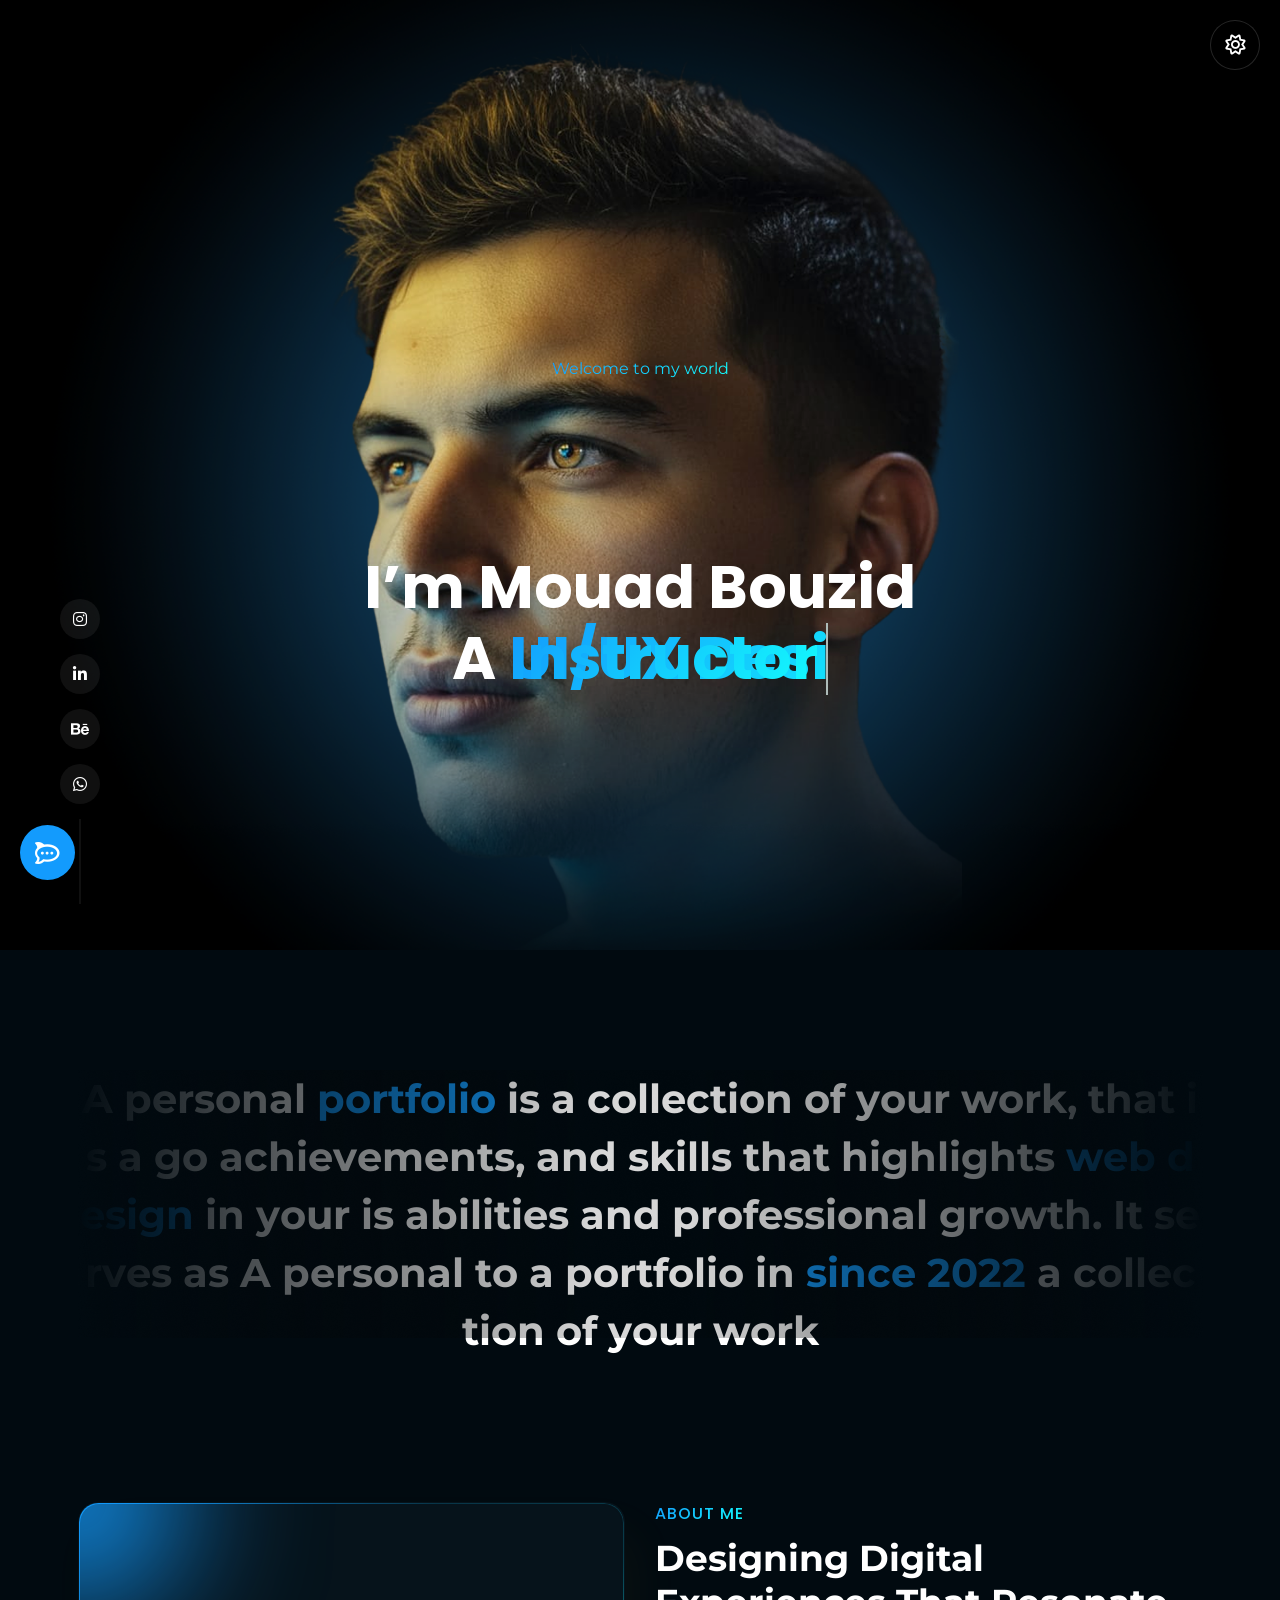
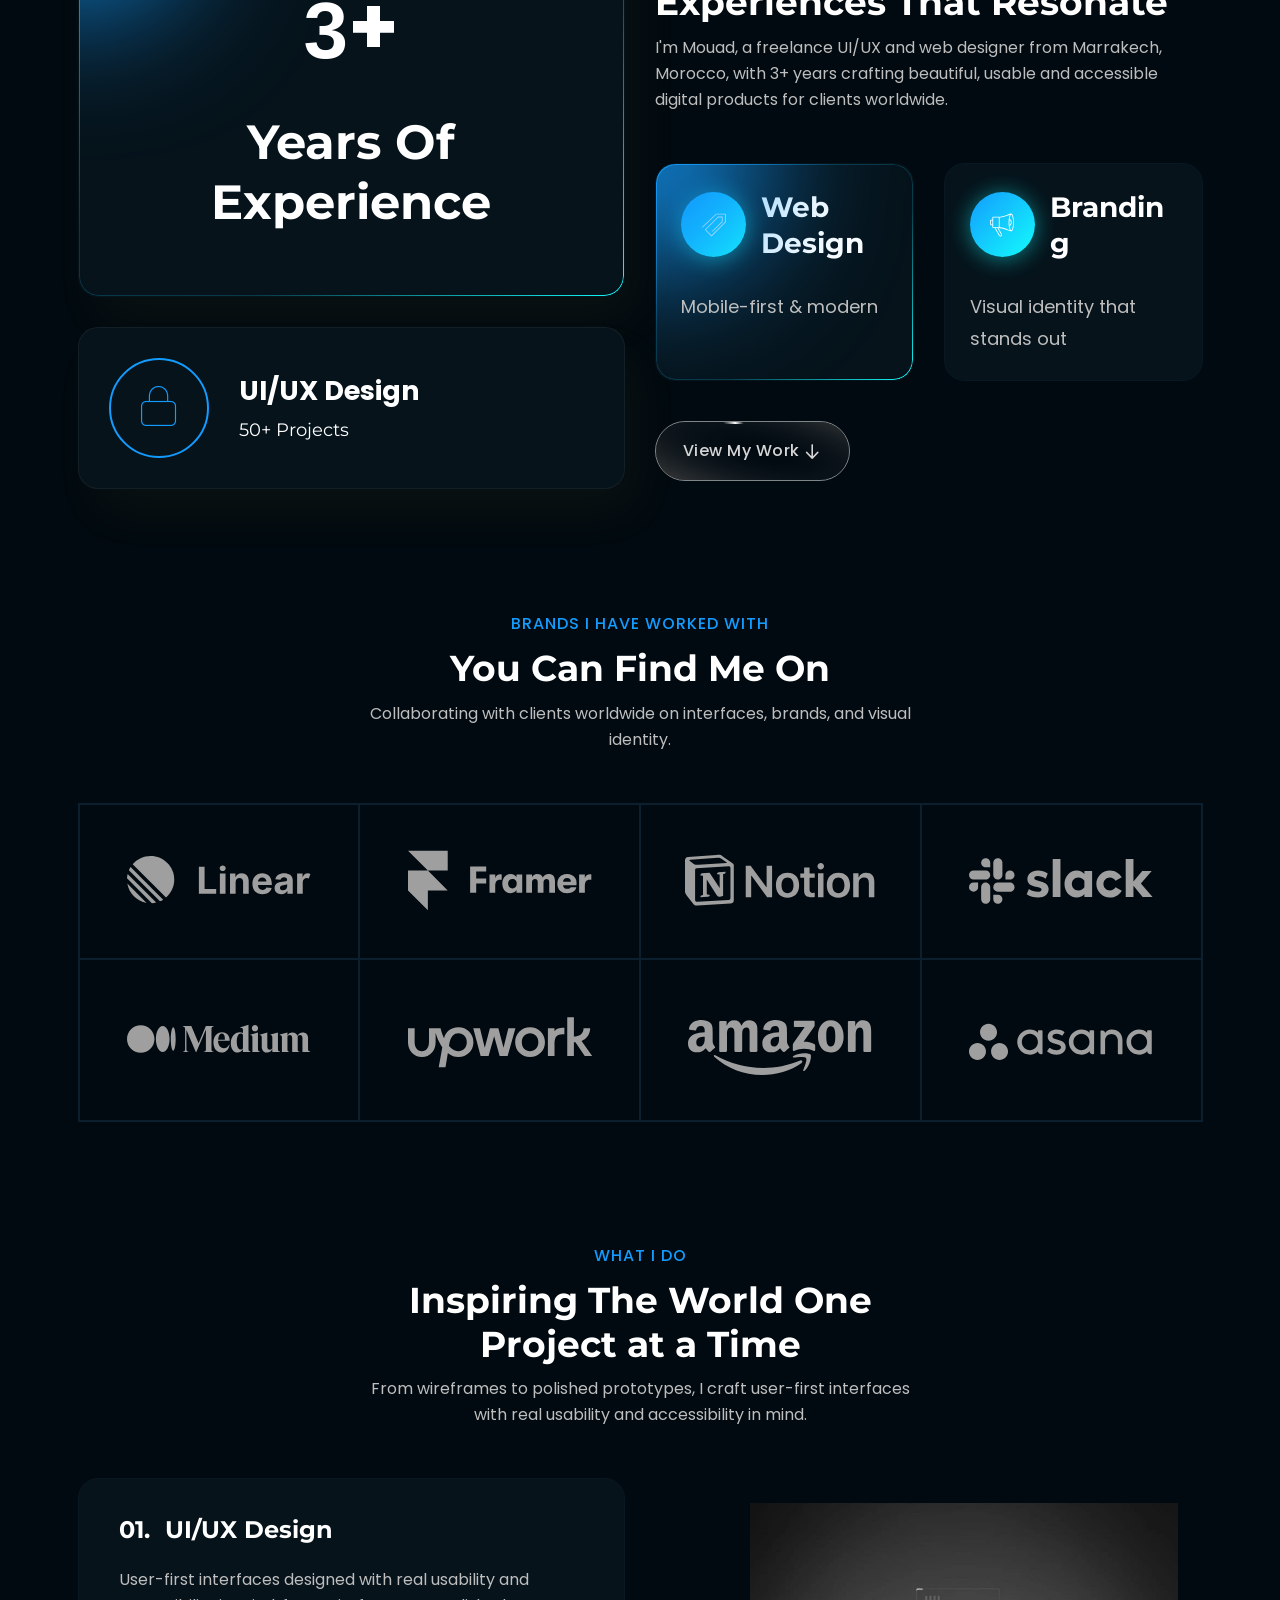
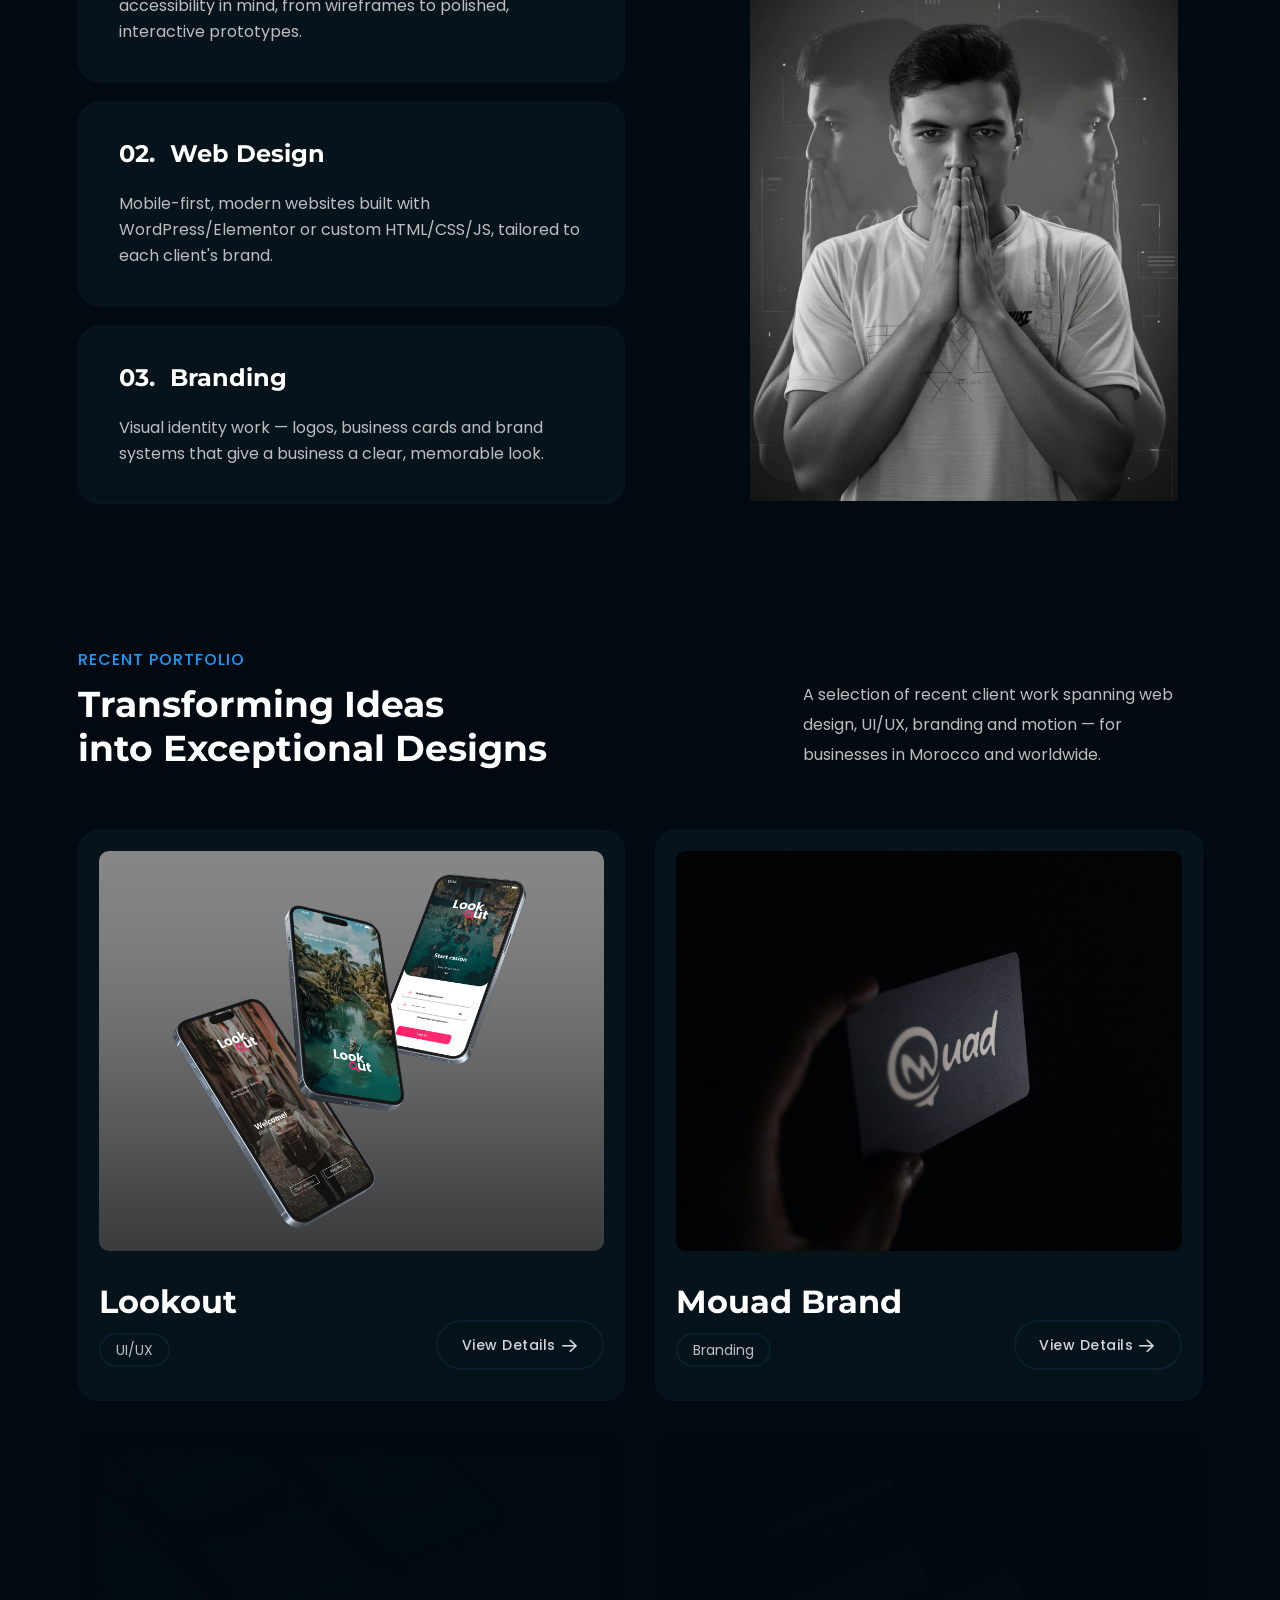
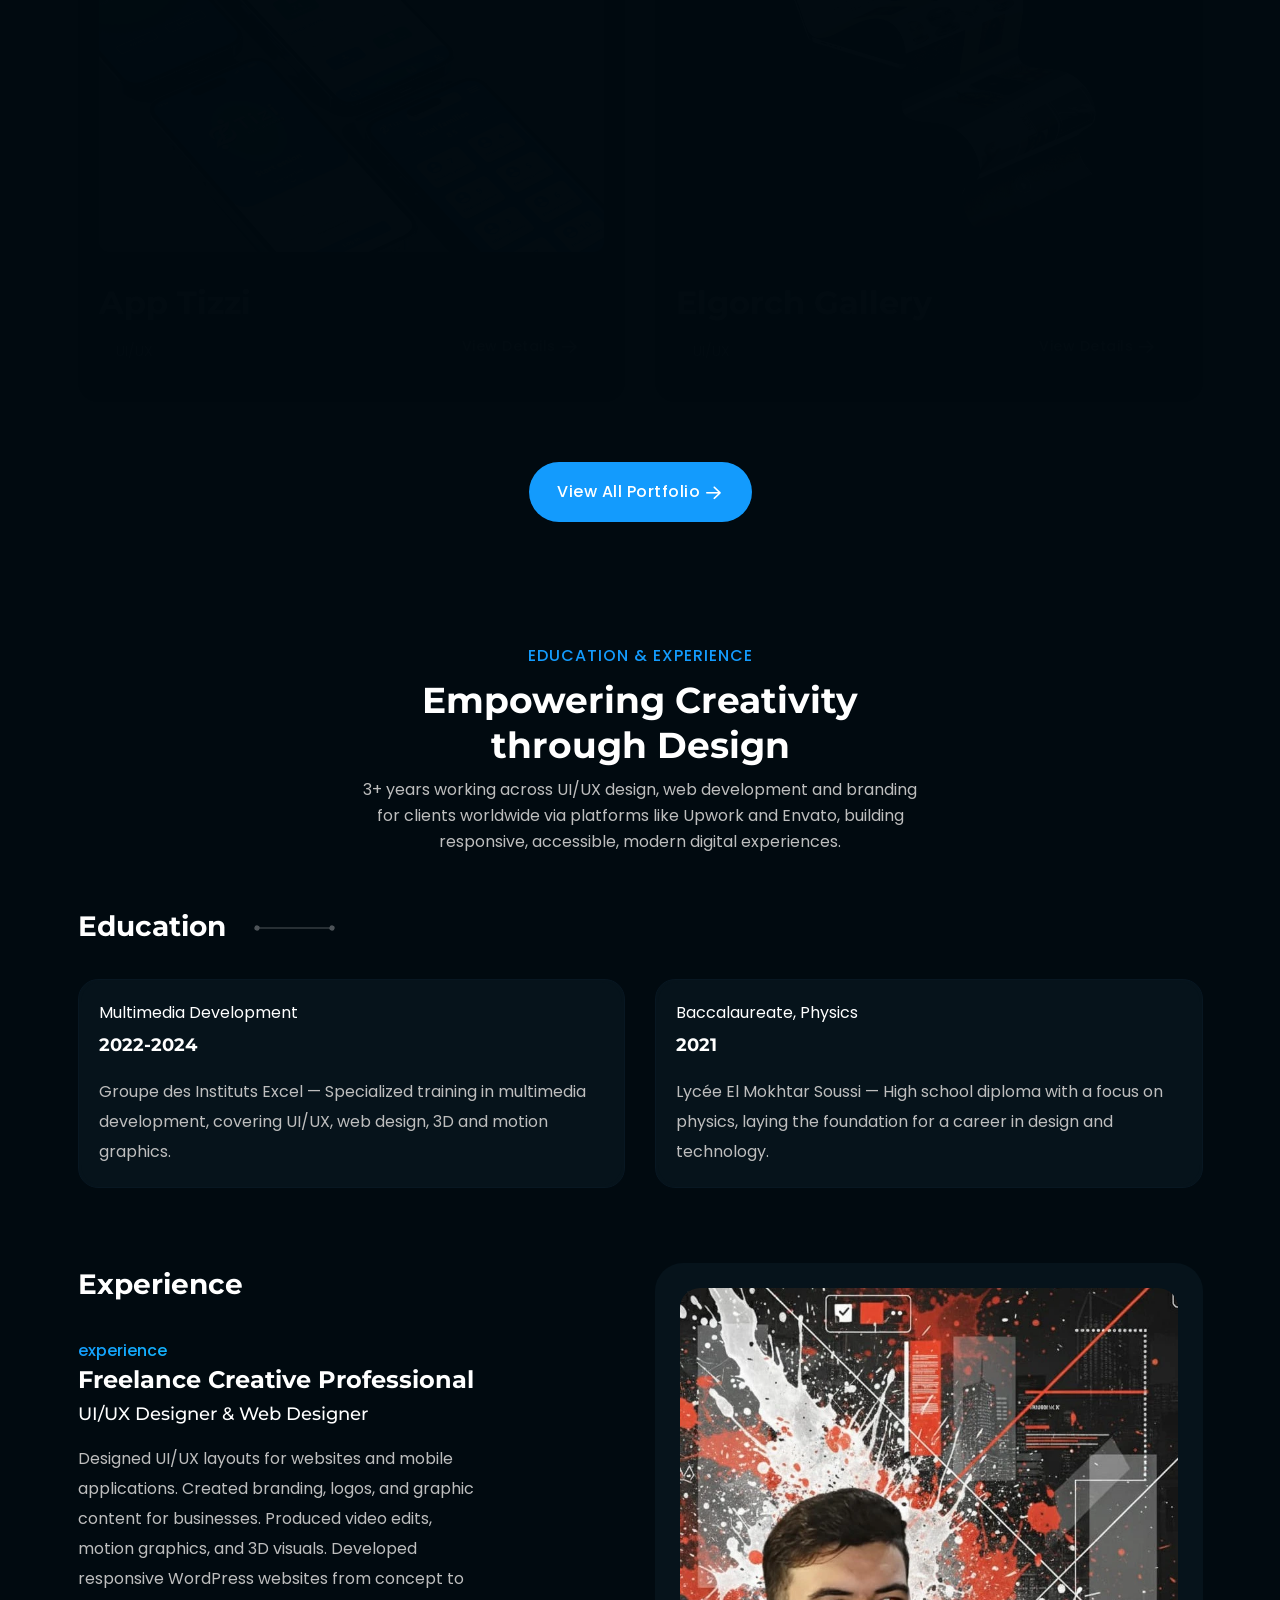
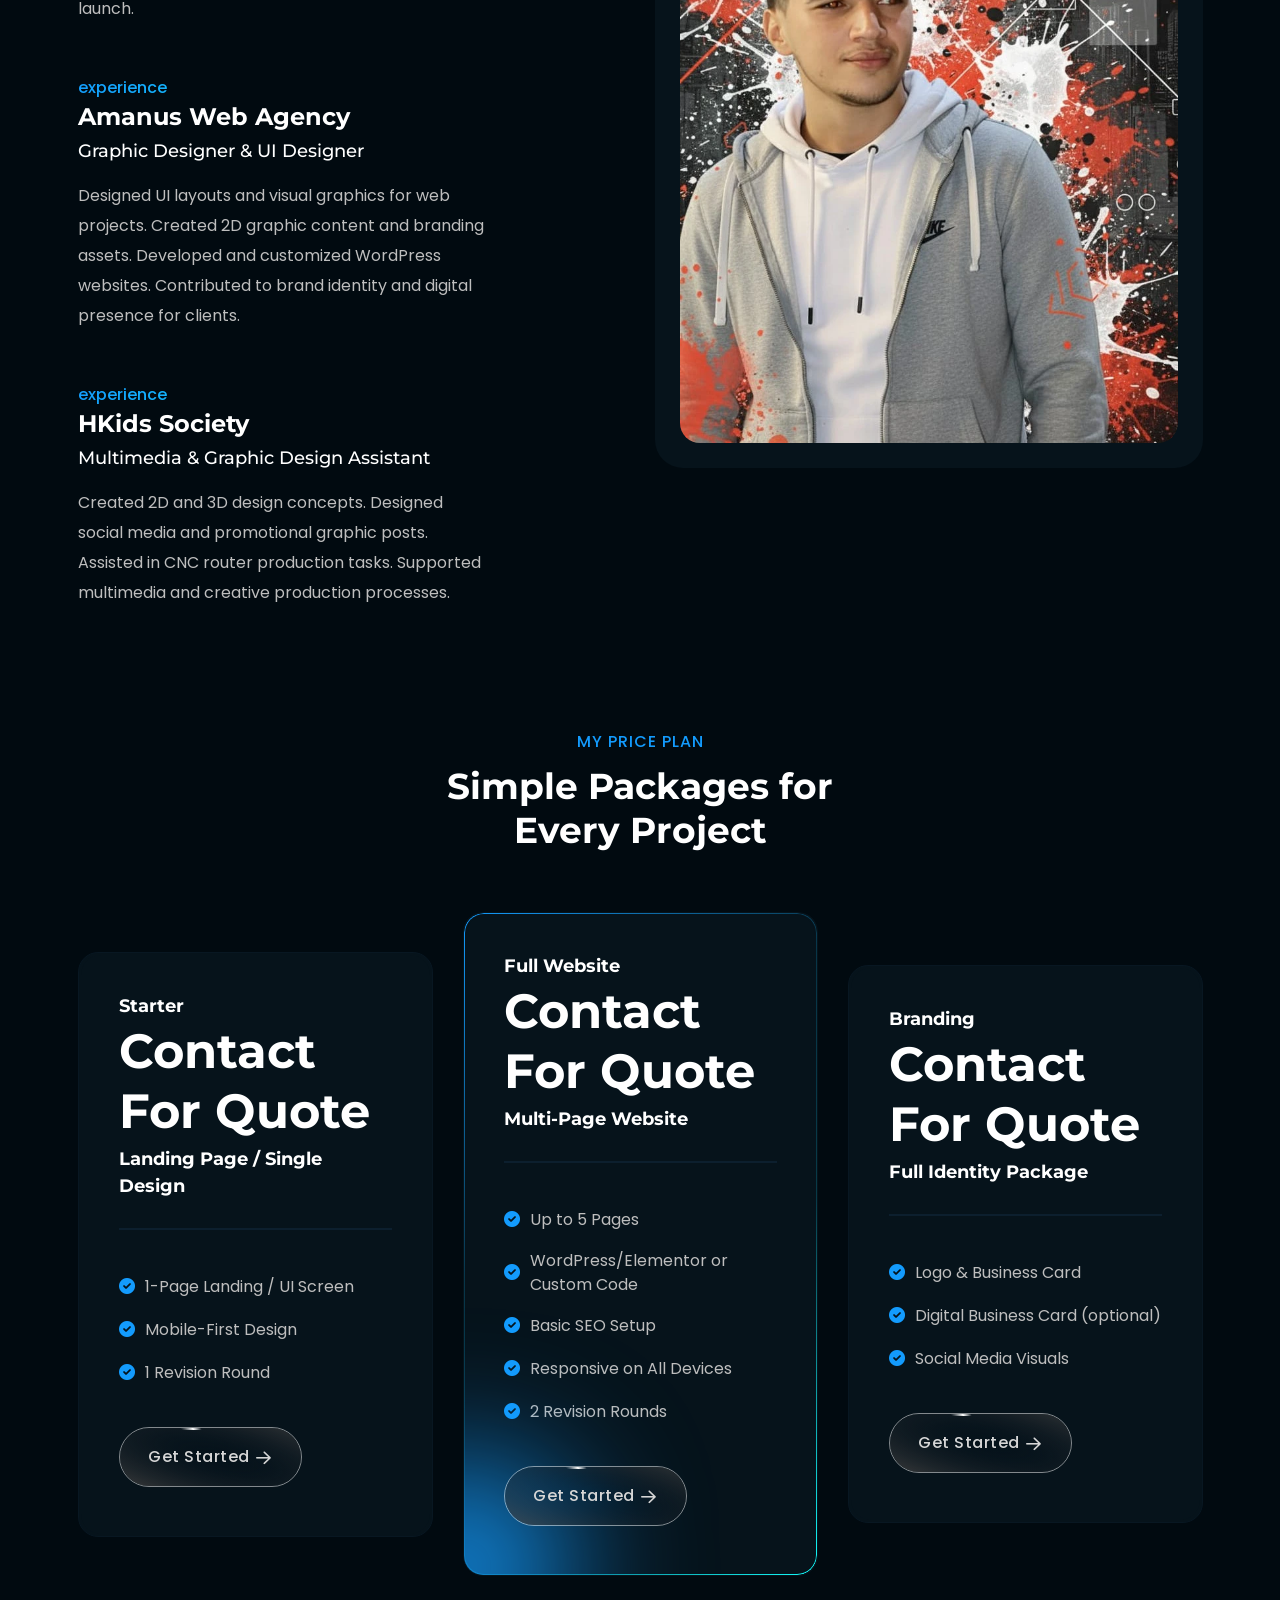
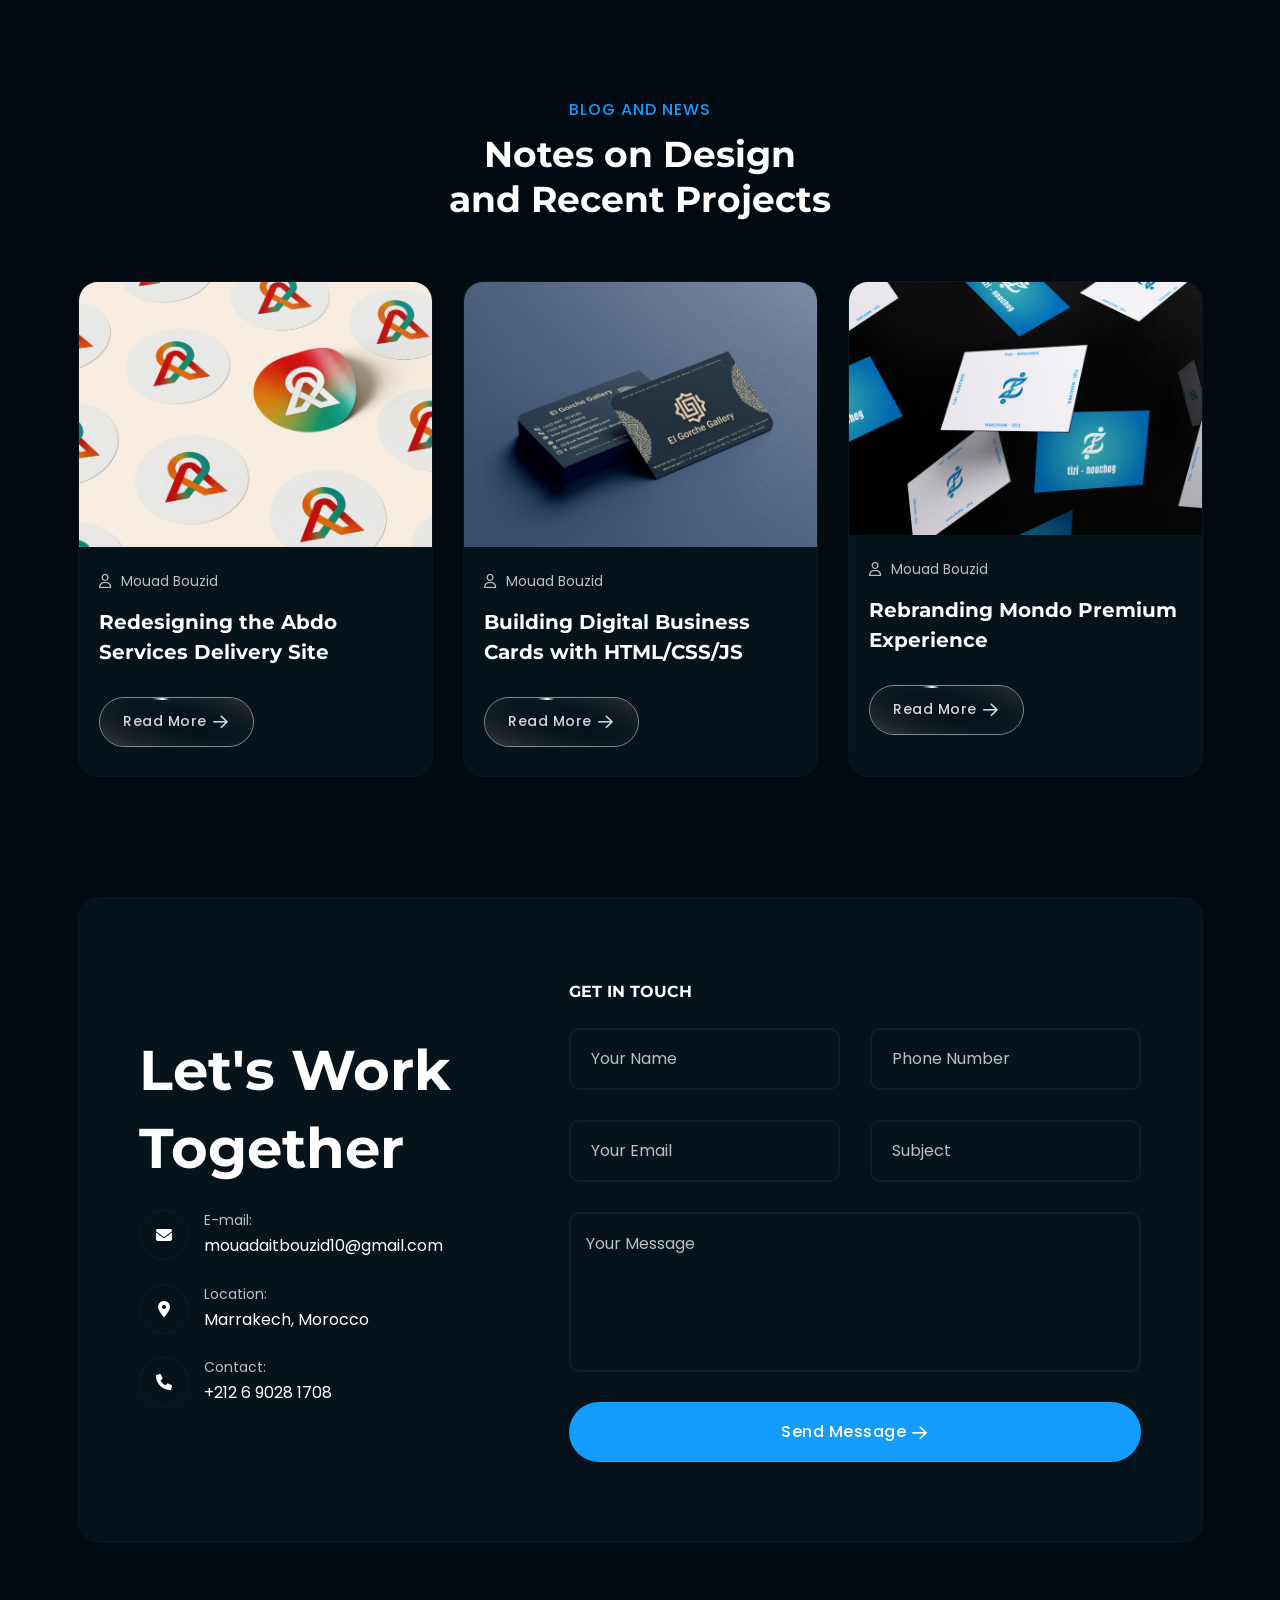
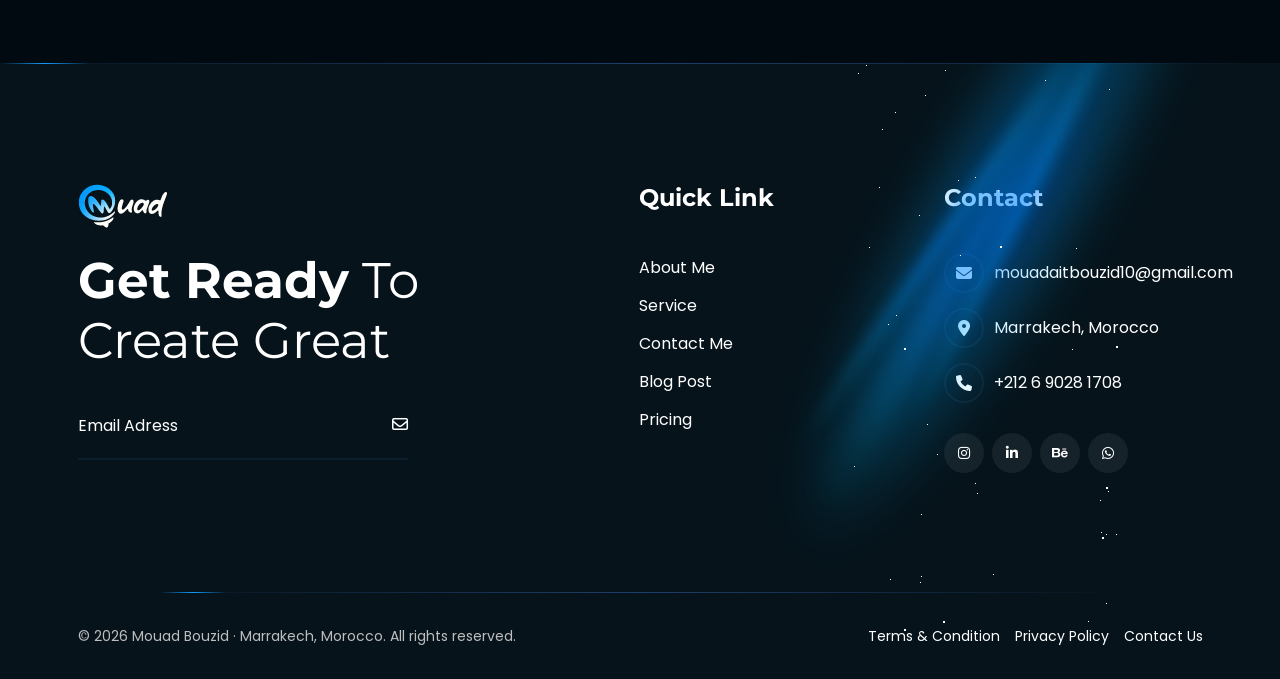
==== index-15.html @ 293b9209 "1 er version lets goo" ====
<!DOCTYPE html>
<html lang="en">

<head>
    <meta charset="UTF-8">
    <meta http-equiv="X-UA-Compatible" content="IE=edge">
    <meta name="viewport" content="width=device-width, initial-scale=1.0">
    <meta name="description" content="Mouad Bouzid is a freelance UI/UX Designer, Web Designer and Illustrator from Marrakech, Morocco, crafting modern, user-first digital experiences across web, branding and multimedia.">
    <link rel="shortcut icon" type="image/x-icon" href="assets/images/favicon.svg">
    <title>Mouad Bouzid | UI/UX &amp; Web Designer Portfolio</title>
    <!-- Bootstrap min css -->
    <link rel="stylesheet" href="assets/css/vendor/fontawesome.css">
    <link rel="stylesheet" href="assets/css/plugins/swiper.css">
    <link rel="stylesheet" href="assets/css/plugins/odometer.css">
    <link rel="stylesheet" href="assets/css/vendor/animate.min.css">
    <link rel="stylesheet" href="assets/css/vendor/bootstrap.min.css">
    <!-- custom css -->
    <link rel="stylesheet" href="assets/css/style.css">
</head>

<body class="demo-model" class="spybody " data-spy="scroll" data-bs-target=".navbar-example2" data-offset="150">









            <!-- Theme Switcher -->
<style>
.theme-switcher{
    position: fixed;
    top: 20px;
    right: 20px;
    z-index: 99999;
}

.theme-switcher a{
    width: 50px;
    height: 50px;
    display: flex;
    align-items: center;
    justify-content: center;
    border-radius: 50%;
    text-decoration: none;
    font-size: 20px;
    color: #fff;
    background: rgba(0,0,0,0.25);
    backdrop-filter: blur(10px);
    border: 1px solid rgba(255,255,255,0.15);
    transition: all .3s ease;
}

.theme-switcher a:hover{
    transform: scale(1.1);
}

@media (max-width: 768px){
    .theme-switcher{
        top: 15px;
        right: 15px;
    }

    .theme-switcher a{
        width: 45px;
        height: 45px;
    }
}
/* Mobile only */
@media (max-width: 768px){

    .theme-switcher{
        top: 22px;
        right: 70px; /* place it next to hamburger menu */
        z-index: 99999;
    }

    .theme-switcher a{
        width: 40px;
        height: 40px;
        font-size: 16px;
    }

}







</style>

<div class="theme-switcher">
    <a href="index-15-white.html" title="White Mode">
        <i class="fa-regular fa-sun"></i>
    </a>
</div>
<!-- End Theme Switcher -->








    <!-- tpm-header-area start -->
    <header class="tmp-header-area-start header-one header--sticky header--transparent">
        <!-- header mid area start -->
        <div class="container">
            <div class="row">
                <div class="col-lg-12">
                    <div class="header-content">
                        <div class="logo">
                            <a href="index.html">
                                <img class="logo-dark" src="assets/images/logo/white-logo-reeni.png" alt="Mouad Bouzid - UI/UX Designer">
                                <img class="logo-white" src="assets/images/logo/dark-logo-virtuo.png" alt="Mouad Bouzid - UI/UX Designer">
                            </a>
                        </div>
                        <div class="tmp-mainmenu-nav d-none d-xl-block">
                            <nav class="navbar-example2 onepagenav">
                                <ul class="tmp-mainmenu nav nav-pills">
                                    <li class="current"><a class="smoth-animation" href="#home">Home</a></li>
                                    <li class="nav-item"><a class="smoth-animation" href="#about">About</a></li>
                                    <li class="nav-item"><a class="smoth-animation" href="#service">Services</a></li>
                                    <li class="nav-item"><a class="smoth-animation" href="#portfolio">Portfolio</a></li>
                                    <li class="nav-item"><a class="smoth-animation" href="#resume">Resume</a></li>
                                    <li class="nav-item"><a class="smoth-animation" href="#pricing">Pricing</a></li>
                                    <li class="nav-item"><a class="smoth-animation" href="#blog">Blog</a></li>
                                    <li class="nav-item"><a class="smoth-animation" href="#contacts">Contact</a></li>
                                </ul>
                            </nav>
                        </div>

                        <div class="tmp-header-right">
                            <div class="social-share-wrapper d-none d-md-block">
                                <div class="social-link">
                                    <a href="https://www.instagram.com/moad_bouzid?igsh=Mmt6cDJqdTQ3cDFi"  target="_blank"><i class="fa-brands fa-instagram"></i></a>
                                    <a href="https://www.linkedin.com/in/mouadbouzid/"  target="_blank"><i class="fa-brands fa-linkedin-in"></i></a>
                                    <a href="https://www.behance.net/mouaddbozid" target="_blank"><i class="fa-brands fa-behance"></i></a>
                                    <a href="https://wa.me/212690281708" target="_blank"><i class="fa-brands fa-whatsapp"></i></a>
                                </div>
                            </div>

                            <div class="tmp-side-collups-area d-block d-xl-none">
                                <button class="hamberger-menu humberger_menu_active"><i id="menuBtn" class="fa-light fa-bars humberger-menu"></i></button>
                            </div>
                        </div>

                    </div>
                </div>
            </div>
        </div>
        <!-- header mid area end -->
    </header>


    <!-- Start Popup Mobile Menu  -->
    <div class="d-block d-xl-none">
        <div class="tmp-popup-mobile-menu">
            <div class="inner">
                <div class="header-top">
                    <div class="logo">
                        <a href="index.html" class="logo-area">
                            <img class="logo-dark" src="assets/images/logo/white-logo-reeni.png" alt="logo">
                            <img class="logo-white" src="assets/images/logo/dark-logo-virtuo.png" alt="logo">
                        </a>
                    </div>
                    <div class="close-menu">
                        <button class="close-button tmp-round-action-btn">
                            <i class="fa-sharp fa-light fa-xmark"></i>
                        </button>
                    </div>
                </div>

                <ul class="tmp-mainmenu onepagenav-click">
                    <li><a class="smoth-animation" href="#home">Home</a></li>
                    <li><a class="smoth-animation" href="#about">About</a></li>
                    <li><a class="smoth-animation" href="#service">Services</a></li>
                    <li><a class="smoth-animation" href="#portfolio">Portfolio</a></li>
                    <li><a class="smoth-animation" href="#resume">Resume</a></li>
                    <li><a class="smoth-animation" href="#pricing">Pricing</a></li>
                    <li><a class="smoth-animation" href="#blog">Blog</a></li>
                    <li><a class="smoth-animation" href="#contacts">Contact</a></li>
                </ul>

                <!-- social sharea area -->
                <div class="social-wrapper mt--40" >
                    <span class="subtitle">find with me</span>
                     <div class="social-link">
                                    <a href="https://www.instagram.com/moad_bouzid?igsh=Mmt6cDJqdTQ3cDFi"  target="_blank"><i class="fa-brands fa-instagram"></i></a>
                                    <a href="https://www.linkedin.com/in/mouadbouzid/"  target="_blank"><i class="fa-brands fa-linkedin-in"></i></a>
                                    <a href="https://www.behance.net/mouaddbozid" target="_blank"><i class="fa-brands fa-behance"></i></a>
                                    <a href="https://wa.me/212690281708" target="_blank"><i class="fa-brands fa-whatsapp"></i></a>
                    </div>
                </div>
                <!-- end -->

            </div>
        </div>
    </div>
    <!-- End Popup Mobile Menu  -->

    <!-- tmp banner area start -->
    <div class="tmp-banner-one-area model-style-banner style-2 bg_image bg_image--4" id="home" data-black-overlay="1">
        <div class="container">
            <div class="banner-one-main-wrapper">
                <div class="row align-items-center">





                    <div class="col-lg-12 ">
                        <!-- <div class="inner banner-model-15">
                            <h1 class="title tmp-fade-in">
                                Mouad Bouzid
                            </h1>
                            <p class="disc tmp-fade-in">
                                UI/UX Designer &amp; Web Designer</p>
                        </div> -->


                                    <div style="justify-content: center; text-align: center; ">

            


                                        <span class="pre-title theme-gradient">Welcome to my world</span>
                                                <h1 class="title" style="margin-top: 15%;">I’m
                                                    Mouad Bouzid  <br> A
                                                    <span class="header-caption">
                                                        <span class="cd-headline clip is-full-width">
                                                            <span class="cd-words-wrapper">
                                                                <b class="is-visible theme-gradient">UI/UX Designer</b>
                                                                <b class="is-hidden theme-gradient">Instructor</b>
                                                                <b class="is-hidden theme-gradient">Grapghic Designer</b>
                                                                <b class="is-hidden theme-gradient">devlopper</b>
                                                            </span>
                                                    </span>
                                                    </span>
                                        </div>



                    </div>
                </div>
            </div>
        </div>
        <div class="social-area-wrapper-varticle">
            <ul>
                <li><a href="#"><i class="fa-brands fa-instagram"></i></a></li>
                <li><a href="#"><i class="fa-brands fa-linkedin-in"></i></a></li>
                <li><a href="#"><i class="fa-brands fa-behance"></i></a></li>
                <li><a href="https://wa.me/212690281708"><i class="fa-brands fa-whatsapp"></i></a></li>
            </ul>
        </div>
    </div>
    <!-- tmp banner area end -->

    <!-- tmp text para start -->
    <div class="about-content-area">
        <div class="container tmp-section-gapTop">
            <div class="text-para-doc-wrap">
                <h2 class="text-para-documents tmp-title-split-2 tmp-scroll-trigger tmp-fade-in inv-title-animation-wrap animation-order-1">A personal
                    <span>portfolio</span> is a collection of your work, that is a
                    go achievements, and skills that highlights <span>web design</span> in your is abilities and
                    professional growth. It serves as A personal to a portfolio in <span>since 2022</span> a collection
                    of
                    your work
                </h2>
                <div class="right-bg-text-para">
                    <img src="assets/images/banner/right-bg-text-para-doc.png" alt="">
                </div>
                <div class="left-bg-text-para">
                    <img src="assets/images/banner/left-bg-text-para-doc.png" alt="">
                </div>
            </div>
        </div>
    </div>
    <!-- tmp text para end -->

    <!-- tmp About Me Start -->
    <section class="about-us-area tmp-section-gapTop" id="about">
        <div class="container">
            <div class="row align-items-center g-5">
                <div class="col-lg-6">
                    <div class="about-us-left-content-wrap">
                        <div class="years-of-experience-card tmponhover active tmp-scroll-trigger tmp-fade-in animation-order-1">
                            <h3 class="counter card-title"><span class="odometer" data-count="3">00</span>+
                            </h3>
                            <div class="tmp-light light-top-left"></div>
                            <p class="card-para">years of experience</p>
                        </div>
                        <div class="design-card tmponhover tmp-scroll-trigger tmp-fade-in animation-order-2">
                            <div class="design-card-img">
                                <div class="icon"><i class="fa-sharp fa-thin fa-lock"></i></div>
                            </div>
                            <div class="tmp-light light-top-left"></div>
                            <div class="card-info">
                                <h3 class="card-title">UI/UX Design</h3>
                                <p class="card-para">50+ Projects</p>
                            </div>
                        </div>
                    </div>
                </div>
                <!-- bg-vactor-one -->
                <div class="col-lg-6">
                    <div class="about-us-right-content-wrap">
                        <div class="section-head text-align-left mb--50">
                            <div class="section-sub-title tmp-scroll-trigger tmp-fade-in animation-order-1">
                                <span class="subtitle theme-gradient">About Me</span>
                            </div>
                            <h2 class="title split-collab tmp-scroll-trigger tmp-fade-in animation-order-2">Designing Digital <br> Experiences That Resonate</h2>
                            <p class="description tmp-scroll-trigger tmp-fade-in animation-order-3">I'm Mouad, a freelance UI/UX and web designer from Marrakech, Morocco, with 3+ years crafting beautiful, usable and accessible digital products for clients worldwide.</p>
                        </div>
                        <div class="about-us-section-card row g-5 animation-action-2">

                            <div class="col-lg-6 col-md-6 col-sm-6 col-12">
                                <div class="about-us-card tmponhover single-animation tmp-scroll-trigger tmp-fade-in animation-order-4 active">
                                    <div class="card-head with-flex">
                                        <div class="logo-img">
                                            <img src="assets/images/about/logo-1.svg" alt="logo">
                                        </div>
                                        <h3 class="card-title">Web Design</h3>
                                    </div>
                                    <div class="tmp-light light-top-left"></div>
                                    <p class="card-para">Mobile-first &amp; modern
                                    </p>
                                </div>
                            </div>

                            <div class="col-lg-6 col-md-6 col-sm-6 col-12">
                                <div class="about-us-card tmponhover single-animation tmp-scroll-trigger tmp-fade-in animation-order-5">
                                    <div class="card-head with-flex">
                                        <div class="logo-img">
                                            <img src="assets/images/about/logo-2.svg" alt="logo">
                                        </div>
                                        <h3 class="card-title">Branding</h3>
                                    </div>
                                    <div class="tmp-light light-top-left"></div>
                                    <p class="card-para">Visual identity that stands out
                                    </p>
                                </div>
                            </div>

                        </div>
                        <div class="about-btn mt--40 tmp-scroll-trigger tmp-fade-in animation-order-6">
                            <a class="tmp-btn hover-icon-reverse btn-border tmp-modern-button radius-round download-icon" href="#portfolio">
                                <div class="icon-reverse-wrapper">
                                    <span class="btn-text">View My Work</span>
                                    <div class="btn-hack"></div>
                                    <img src="assets/images/button/btg-bg.svg" alt="" class="btn-bg">
                                    <img src="assets/images/button/btg-bg-2.svg" alt="" class="btn-bg-hover">
                                    <span class="btn-icon"><i class="fa-regular fa-arrow-down"></i></span>
                                    <span class="btn-icon"><i class="fa-regular fa-arrow-down"></i></span>
                                </div>
                            </a>
                        </div>
                    </div>
                </div>
            </div>
        </div>
    </section>
    <!-- tmp About Me end -->

    <!-- section-title-for-header -->
    <div class="section-title-brand-area  tmp-section-gapTop">
        <div class="container">
            <div class="row">
                <div class="col-lg-12">
                    <div class="section-head mb--50">
                        <div class="section-sub-title center-title tmp-scroll-trigger tmp-fade-in animation-order-1">
                            <span class="subtitle">Brands I Have Worked With</span>
                        </div>
                        <h2 class="title split-collab tmp-scroll-trigger tmp-fade-in animation-order-2">You Can Find Me On
                        </h2>
                        <p class="description section-sm tmp-scroll-trigger tmp-fade-in animation-order-3"> Collaborating with clients worldwide on interfaces, brands, and visual identity.</p>
                    </div>
                </div>
            </div>
        </div>
    </div>
    <!-- section-title-for-header end -->

    <div class="our-supported-company-area">
        <div class="container">
            <div class="row justify-content-center">
                <div class="col-xl-3 col-lg-3 col-md-3 col-sm-6">
                    <div class="support-company-logo tmp-scroll-trigger tmp-fade-in animation-order-1">
                        <img src="assets/images/our-supported-company/company-logo-1.svg" alt="Client Logo">
                    </div>
                </div>
                <div class="col-xl-3 col-lg-3 col-md-3 col-sm-6">
                    <div class="support-company-logo tmp-scroll-trigger tmp-fade-in animation-order-2">
                        <img src="assets/images/our-supported-company/company-logo-2.svg" alt="Client Logo">
                    </div>
                </div>
                <div class="col-xl-3 col-lg-3 col-md-3 col-sm-6">
                    <div class="support-company-logo tmp-scroll-trigger tmp-fade-in animation-order-3">
                        <img src="assets/images/our-supported-company/company-logo-3.svg" alt="Client Logo">
                    </div>
                </div>
                <div class="col-xl-3 col-lg-3 col-md-3 col-sm-6">
                    <div class="support-company-logo tmp-scroll-trigger tmp-fade-in animation-order-4">
                        <img src="assets/images/our-supported-company/company-logo-4.svg" alt="Client Logo">
                    </div>
                </div>
                <div class="col-xl-3 col-lg-3 col-md-3 col-sm-6">
                    <div class="support-company-logo tmp-scroll-trigger tmp-fade-in animation-order-5">
                        <img src="assets/images/our-supported-company/company-logo-5.svg" alt="Client Logo">
                    </div>
                </div>
                <div class="col-xl-3 col-lg-3 col-md-3 col-sm-6">
                    <div class="support-company-logo tmp-scroll-trigger tmp-fade-in animation-order-6">
                        <img src="assets/images/our-supported-company/company-logo-6.svg" alt="Client Logo">
                    </div>
                </div>
                <div class="col-xl-3 col-lg-3 col-md-3 col-sm-6">
                    <div class="support-company-logo tmp-scroll-trigger tmp-fade-in animation-order-7">
                        <img src="assets/images/our-supported-company/company-logo-7.svg" alt="Client Logo">
                    </div>
                </div>
                <div class="col-xl-3 col-lg-3 col-md-3 col-sm-6">
                    <div class="support-company-logo tmp-scroll-trigger tmp-fade-in animation-order-8">
                        <img src="assets/images/our-supported-company/company-logo-8.svg" alt="Client Logo">
                    </div>
                </div>
            </div>
        </div>
    </div>

    <!-- Tpm Latest Service Area Start -->
    <section class="latest-service-area tmp-section-gapTop" id="service">
        <div class="container">
            <div class="section-head mb--50">
                <div class="section-sub-title center-title tmp-scroll-trigger tmp-fade-in animation-order-1">
                    <span class="subtitle">What I Do</span>
                </div>
                <h2 class="title split-collab tmp-scroll-trigger tmp-fade-in animation-order-2">Inspiring The World One <br> Project at a Time</h2>
                <p class="description section-sm tmp-scroll-trigger tmp-fade-in animation-order-3"> From wireframes to polished prototypes, I craft user-first interfaces with real usability and accessibility in mind.</p>
            </div>
            <div class="row">
                <div class="col-lg-6">
                    <div class="service-card-v2 tmponhover tmp-scroll-trigger tmp-fade-in animation-order-1">
                        <h2 class="service-card-num"><span>01.</span>UI/UX Design</h2>
                        <p class="service-para">User-first interfaces designed with real usability and accessibility in mind, from wireframes to polished, interactive prototypes.</p>
                    </div>
                    <div class="service-card-v2 tmponhover tmp-scroll-trigger tmp-fade-in animation-order-2">
                        <h2 class="service-card-num"><span>02.</span>Web Design</h2>
                        <p class="service-para">Mobile-first, modern websites built with WordPress/Elementor or custom HTML/CSS/JS, tailored to each client's brand.</p>
                    </div>
                    <div class="service-card-v2 tmponhover tmp-scroll-trigger tmp-fade-in animation-order-3">
                        <h2 class="service-card-num"><span>03.</span>Branding</h2>
                        <p class="service-para">Visual identity work — logos, business cards and brand systems that give a business a clear, memorable look.</p>
                    </div>
                </div>
                <div class="col-lg-6">
                    <div class="service-card-user-image">
                        <img class="tmp-scroll-trigger tmp-zoom-in animation-order-1" src="assets/images/experiences/02.webp" alt="Mouad Bouzid - UI/UX Designer">
                    </div>
                </div>
            </div>
        </div>
    </section>
    <!-- Tpm Latest Service Area End -->

    <!-- Tpm Latest Portfolio Start -->
    <section class="tmp-latest-portfolio tmp-section-gapTop" id="portfolio">
        <div class="container">
            <div class="header-top-inner">
                <div class="section-head text-align-left">
                    <div class="section-sub-title tmp-scroll-trigger tmp-fade-in animation-order-1">
                        <span class="subtitle">Recent Portfolio</span>
                    </div>
                    <h2 class="title split-collab tmp-scroll-trigger tmp-fade-in animation-order-2">Transforming Ideas <br> into Exceptional Designs</h2>
                </div>
                <div class="discription-area tmp-scroll-trigger tmp-fade-in animation-order-3">
                    <p class="description"> A selection of recent client work spanning web design, UI/UX, branding and motion — for businesses in Morocco and worldwide.
                    </p>
                </div>
            </div>
            <div class="row g-5">
                <div class="col-lg-6 col-md-6 col-12" data-bs-toggle="modal" data-bs-target="#exampleModalCenter">
                    <div class="latest-portfolio-card-style-two tmponhover tmp-scroll-trigger tmp-fade-in animation-order-1">
                        <div class="portfoli-card-img">
                            <div class="img-box v2">
                                <a href="javascript:void(0);">
                                    <img class="img-primary hidden-on-mobile" src="assets/images/portfolio/ui-ux/lookout.png" alt="Lookout - UI/UX Design">
                                    <img class="img-secondary" src="assets/images/portfolio/ui-ux/lookout.png" alt="Lookout - UI/UX Design">
                                </a>
                            </div>
                        </div>
                        <div class="portfolio-card-content-wrap">
                            <div class="content-left">
                                <h3 class="portfolio-card-title"><a href="javascript:void(0);">Lookout</a>
                                </h3>
                                <div class="tag-items">
                                    <ul>
                                        <li>
                                            <a href="#" class="tag-item">UI/UX</a>
                                        </li>
                                    </ul>
                                </div>
                            </div>
                            <div class="tmp-button-here">
                                <a class="tmp-btn hover-icon-reverse radius-round btn-border btn-md" href="javascript:void(0);">
                                    <span class="icon-reverse-wrapper">
                        <span class="btn-text">View Details</span>
                                    <span class="btn-icon"><i class="fa-sharp fa-regular fa-arrow-right"></i></span>
                                    <span class="btn-icon"><i class="fa-sharp fa-regular fa-arrow-right"></i></span>
                                    </span>
                                </a>
                            </div>

                        </div>
                    </div>
                </div>
                <div class="col-lg-6 col-md-6 col-12" data-bs-toggle="modal" data-bs-target="#exampleModalCenter">
                    <div class="latest-portfolio-card-style-two tmponhover tmp-scroll-trigger tmp-fade-in animation-order-2">
                        <div class="portfoli-card-img">
                            <div class="img-box v2">
                                <a href="javascript:void(0);">
                                    <img class="img-primary hidden-on-mobile" src="assets/images/portfolio/branding/logomouad.png" alt="Mouad Brand - Branding">
                                    <img class="img-secondary" src="assets/images/portfolio/branding/logomouad.png" alt="Mouad Brand - Branding">
                                </a>
                            </div>
                        </div>
                        <div class="portfolio-card-content-wrap">
                            <div class="content-left">
                                <h3 class="portfolio-card-title"><a href="javascript:void(0);">Mouad Brand</a>
                                </h3>
                                <div class="tag-items">
                                    <ul>
                                        <li>
                                            <a href="#" class="tag-item">Branding</a>
                                        </li>
                                    </ul>
                                </div>
                            </div>
                            <div class="tmp-button-here">
                                <a class="tmp-btn hover-icon-reverse radius-round btn-border btn-md" href="javascript:void(0);">
                                    <span class="icon-reverse-wrapper">
                        <span class="btn-text">View Details</span>
                                    <span class="btn-icon"><i class="fa-sharp fa-regular fa-arrow-right"></i></span>
                                    <span class="btn-icon"><i class="fa-sharp fa-regular fa-arrow-right"></i></span>
                                    </span>
                                </a>
                            </div>
                        </div>
                    </div>
                </div>
                <div class="col-lg-6 col-md-6 col-12" data-bs-toggle="modal" data-bs-target="#exampleModalCenter">
                    <div class="latest-portfolio-card-style-two tmponhover tmp-scroll-trigger tmp-fade-in animation-order-3">
                        <div class="portfoli-card-img">
                            <div class="img-box v2">
                                <a href="javascript:void(0);">
                                    <img class="img-primary hidden-on-mobile" src="assets/images/portfolio/ui-ux/App tizzi.png" alt="App Tizzi - UI/UX Design">
                                    <img class="img-secondary" src="assets/images/portfolio/ui-ux/App tizzi.png" alt="App Tizzi - UI/UX Design">
                                </a>
                            </div>
                        </div>
                        <div class="portfolio-card-content-wrap">
                            <div class="content-left">
                                <h3 class="portfolio-card-title"><a href="javascript:void(0);">App Tizzi</a>
                                </h3>
                                <div class="tag-items">
                                    <ul>
                                        <li>
                                            <a href="#" class="tag-item">UI/UX</a>
                                        </li>
                                    </ul>
                                </div>
                            </div>
                            <div class="tmp-button-here">
                                <a class="tmp-btn hover-icon-reverse radius-round btn-border btn-md" href="javascript:void(0);">
                                    <span class="icon-reverse-wrapper">
                        <span class="btn-text">View Details</span>
                                    <span class="btn-icon"><i class="fa-sharp fa-regular fa-arrow-right"></i></span>
                                    <span class="btn-icon"><i class="fa-sharp fa-regular fa-arrow-right"></i></span>
                                    </span>
                                </a>
                            </div>
                        </div>
                    </div>
                </div>
                <div class="col-lg-6 col-md-6 col-12" data-bs-toggle="modal" data-bs-target="#exampleModalCenter">
                    <div class="latest-portfolio-card-style-two tmponhover tmp-scroll-trigger tmp-fade-in animation-order-4">
                        <div class="portfoli-card-img">
                            <div class="img-box v2">
                                <a href="javascript:void(0);">
                                    <img class="img-primary hidden-on-mobile" src="assets/images/portfolio/ui-ux/elgorch gallerrry.png" alt="Elgorch Gallery - UI/UX Design">
                                    <img class="img-secondary col-md-6" src="assets/images/portfolio/ui-ux/elgorch gallerrry.png" alt="Elgorch Gallery - UI/UX Design">
                                </a>
                            </div>
                        </div>
                        <div class="portfolio-card-content-wrap">
                            <div class="content-left">
                                <h3 class="portfolio-card-title"><a href="javascript:void(0);">Elgorch Gallery</a>
                                </h3>
                                <div class="tag-items">
                                    <ul>
                                        <li>
                                            <a href="#" class="tag-item">UI/UX</a>
                                        </li>
                                    </ul>
                                </div>
                            </div>
                            <div class="tmp-button-here">
                                <a class="tmp-btn hover-icon-reverse radius-round btn-border btn-md" href="javascript:void(0);">
                                    <span class="icon-reverse-wrapper">
                        <span class="btn-text">View Details</span>
                                    <span class="btn-icon"><i class="fa-sharp fa-regular fa-arrow-right"></i></span>
                                    <span class="btn-icon"><i class="fa-sharp fa-regular fa-arrow-right"></i></span>
                                    </span>
                                </a>
                            </div>
                        </div>
                    </div>
                </div>
            </div>
            <div class="see-all-btn-wrap text-center mt--60">
                <a class="tmp-btn hover-icon-reverse radius-round" href="#">
                    <span class="icon-reverse-wrapper">
                        <span class="btn-text">View All Portfolio</span>
                    <span class="btn-icon"><i class="fa-sharp fa-regular fa-arrow-right"></i></span>
                    <span class="btn-icon"><i class="fa-sharp fa-regular fa-arrow-right"></i></span>
                    </span>
                </a>
            </div>
        </div>
    </section>
    <!-- Tpm Latest Portfolio End -->

    <!-- Tpm Education Experience Area Start -->
    <section class="education-experience tmp-section-gapTop" id="resume">
        <div class="container">
            <div class="section-head mb--50">
                <div class="section-sub-title center-title tmp-scroll-trigger tmp-fade-in animation-order-1">
                    <span class="subtitle">Education &amp; Experience</span>
                </div>
                <h2 class="title split-collab tmp-scroll-trigger tmp-fade-in animation-order-2">Empowering Creativity
                    <br> through Design
                </h2>
                <p class="description section-sm tmp-scroll-trigger tmp-fade-in animation-order-3">3+ years working across UI/UX design, web development and branding for clients worldwide via platforms like Upwork and Envato, building responsive, accessible, modern digital experiences.</p>
            </div>
            <h2 class="custom-title mb-32 tmp-scroll-trigger tmp-fade-in animation-order-1">Education <span><img
                        src="assets/images/custom-line/custom-line.png" alt="custom-line"></span>
            </h2>
            <div class="row g-5 animation-action-3">
                <div class="col-lg-6 paralax-image col-sm-6">
                    <div class="education-experience-card single-animation tmponhover tmp-scroll-trigger tmp-fade-in animation-order-1">
                        <h4 class="edu-sub-title">Multimedia Development</h4>
                        <h2 class="edu-title">2022-2024</h2>
                        <div class="tmp-light light-top-left"></div>
                        <p class="edu-para">Groupe des Instituts Excel — Specialized training in multimedia development, covering UI/UX, web design, 3D and motion graphics.</p>
                    </div>
                </div>
                <div class="col-lg-6 paralax-image col-sm-6">
                    <div class="education-experience-card single-animation tmponhover tmp-scroll-trigger tmp-fade-in animation-order-2">
                        <h4 class="edu-sub-title">Baccalaureate, Physics</h4>
                        <h2 class="edu-title">2021</h2>
                        <div class="tmp-light light-top-left"></div>
                        <p class="edu-para">Lycée El Mokhtar Soussi — High school diploma with a focus on physics, laying the foundation for a career in design and technology.</p>
                    </div>
                </div>
            </div>
            <div class="experiences-wrapper">
                <div class="row">
                    <div class="col-lg-6">
                        <div class="experiences-wrap-left-content">
                            <h2 class="custom-title mb-32 tmp-scroll-trigger tmp-fade-in animation-order-1">Experience</h2>

                            <div class="experience-content tmp-scroll-trigger tmp-fade-in animation-order-1">
                                <p class="ex-subtitle theme-gradient">experience</p>
                                <h2 class="ex-name">Freelance Creative Professional</h2>
                                <h3 class="ex-title">UI/UX Designer &amp; Web Designer</h3>
                                <p class="ex-para">Designed UI/UX layouts for websites and mobile applications. Created branding, logos, and graphic content for businesses. Produced video edits, motion graphics, and 3D visuals. Developed responsive WordPress websites from concept to launch.</p>
                            </div>
                            <div class="experience-content tmp-scroll-trigger tmp-fade-in animation-order-2">
                                <p class="ex-subtitle theme-gradient">experience</p>
                                <h2 class="ex-name">Amanus Web Agency</h2>
                                <h3 class="ex-title">Graphic Designer &amp; UI Designer</h3>
                                <p class="ex-para">Designed UI layouts and visual graphics for web projects. Created 2D graphic content and branding assets. Developed and customized WordPress websites. Contributed to brand identity and digital presence for clients.</p>
                            </div>
                            <div class="experience-content tmp-scroll-trigger tmp-fade-in animation-order-3">
                                <p class="ex-subtitle theme-gradient">experience</p>
                                <h2 class="ex-name">HKids Society</h2>
                                <h3 class="ex-title">Multimedia &amp; Graphic Design Assistant</h3>
                                <p class="ex-para">Created 2D and 3D design concepts. Designed social media and promotional graphic posts. Assisted in CNC router production tasks. Supported multimedia and creative production processes.</p>
                            </div>
                        </div>
                    </div>
                    <div class="col-lg-6 paralax-image">
                        <div class="experiences-wrap-right-content">
                            <img class="tmp-scroll-trigger tmp-zoom-in animation-order-1" src="assets/images/experiences/01.webp" alt="Mouad Bouzid - Experience">
                        </div>
                    </div>
                </div>
            </div>
        </div>
    </section>
    <!-- Tpm Education Experience Area End -->

    <!-- Tpm My Price plan Start -->
    <section class="our-price-plan-area tmp-section-gapTop" id="pricing">
        <div class="container">
            <div class="section-head mb--60">
                <div class="section-sub-title center-title tmp-scroll-trigger tmp-fade-in animation-order-1">
                    <span class="subtitle">My Price plan</span>
                </div>
                <h2 class="title split-collab tmp-scroll-trigger tmp-fade-in animation-order-2">Simple Packages for <br> Every Project</h2>
            </div>
            <div class="row align-items-center">
                <div class="col-lg-4 col-md-6 paralax-image">
                    <div class="price-plan-card tmponhover blur-style-two single-animation tmp-scroll-trigger tmp-fade-in animation-order-1">
                        <span class="price-sub-title">Starter</span>
                        <h3 class="main-price">Contact for Quote</h3>
                        <p class="per-month">Landing Page / Single Design</p>
                        <div class="check-box">
                            <ul>
                                <li>
                                    <div class="check-box-item">
                                        <div class="box-icon">
                                            <i class="fa-solid fa-circle-check"></i>
                                        </div>
                                        <p class="box-para">1-Page Landing / UI Screen</p>
                                    </div>
                                </li>
                                <li>
                                    <div class="check-box-item">
                                        <div class="box-icon">
                                            <i class="fa-solid fa-circle-check"></i>
                                        </div>
                                        <p class="box-para">Mobile-First Design</p>
                                    </div>
                                </li>
                                <li>
                                    <div class="check-box-item">
                                        <div class="box-icon">
                                            <i class="fa-solid fa-circle-check"></i>
                                        </div>
                                        <p class="box-para">1 Revision Round</p>
                                    </div>
                                </li>
                            </ul>
                        </div>
                        <div class="tmp-light light-left"></div>
                        <div class="tmp-button-here">
                            <a class="tmp-btn hover-icon-reverse btn-border tmp-modern-button radius-round download-icon" href="#contacts">
                                <div class="icon-reverse-wrapper">
                                    <span class="btn-text">Get Started</span>
                                    <div class="btn-hack"></div>
                                    <img src="assets/images/button/btg-bg.svg" alt="" class="btn-bg">
                                    <img src="assets/images/button/btg-bg-2.svg" alt="" class="btn-bg-hover">
                                    <span class="btn-icon"><i class="fa-sharp fa-regular fa-arrow-right"></i></span>
                                    <span class="btn-icon"><i class="fa-sharp fa-regular fa-arrow-right"></i></span>
                                </div>
                            </a>
                        </div>
                    </div>
                </div>
                <div class="col-lg-4 col-md-6 paralax-image tmp-scroll-trigger tmp-fade-in animation-order-2">
                    <div class="price-plan-card tmponhover blur-style-two single-animation active">
                        <span class="price-sub-title">Full Website</span>
                        <h3 class="main-price">Contact for Quote</h3>
                        <p class="per-month">Multi-Page Website</p>
                        <div class="check-box">
                            <ul>
                                <li>
                                    <div class="check-box-item">
                                        <div class="box-icon">
                                            <i class="fa-solid fa-circle-check"></i>
                                        </div>
                                        <p class="box-para">Up to 5 Pages</p>
                                    </div>
                                </li>
                                <li>
                                    <div class="check-box-item">
                                        <div class="box-icon">
                                            <i class="fa-solid fa-circle-check"></i>
                                        </div>
                                        <p class="box-para">WordPress/Elementor or Custom Code</p>
                                    </div>
                                </li>
                                <li>
                                    <div class="check-box-item">
                                        <div class="box-icon">
                                            <i class="fa-solid fa-circle-check"></i>
                                        </div>
                                        <p class="box-para">Basic SEO Setup</p>
                                    </div>
                                </li>
                                <li>
                                    <div class="check-box-item">
                                        <div class="box-icon">
                                            <i class="fa-solid fa-circle-check"></i>
                                        </div>
                                        <p class="box-para">Responsive on All Devices</p>
                                    </div>
                                </li>
                                <li>
                                    <div class="check-box-item">
                                        <div class="box-icon">
                                            <i class="fa-solid fa-circle-check"></i>
                                        </div>
                                        <p class="box-para">2 Revision Rounds</p>
                                    </div>
                                </li>
                            </ul>
                        </div>
                        <div class="tmp-light light-left"></div>
                        <div class="tmp-button-here">
                            <a class="tmp-btn hover-icon-reverse btn-border tmp-modern-button radius-round download-icon" href="#contacts">
                                <div class="icon-reverse-wrapper">
                                    <span class="btn-text">Get Started</span>
                                    <div class="btn-hack"></div>
                                    <img src="assets/images/button/btg-bg.svg" alt="" class="btn-bg">
                                    <img src="assets/images/button/btg-bg-2.svg" alt="" class="btn-bg-hover">
                                    <span class="btn-icon"><i class="fa-sharp fa-regular fa-arrow-right"></i></span>
                                    <span class="btn-icon"><i class="fa-sharp fa-regular fa-arrow-right"></i></span>
                                </div>
                            </a>
                        </div>
                    </div>
                </div>
                <div class="col-lg-4 col-md-6 paralax-image">
                    <div class="price-plan-card tmponhover blur-style-two single-animation tmp-scroll-trigger tmp-fade-in animation-order-3">
                        <span class="price-sub-title">Branding</span>
                        <h3 class="main-price">Contact for Quote</h3>
                        <p class="per-month">Full Identity Package</p>
                        <div class="check-box">
                            <ul>
                                <li>
                                    <div class="check-box-item">
                                        <div class="box-icon">
                                            <i class="fa-solid fa-circle-check"></i>
                                        </div>
                                        <p class="box-para">Logo &amp; Business Card</p>
                                    </div>
                                </li>
                                <li>
                                    <div class="check-box-item">
                                        <div class="box-icon">
                                            <i class="fa-solid fa-circle-check"></i>
                                        </div>
                                        <p class="box-para">Digital Business Card (optional)</p>
                                    </div>
                                </li>
                                <li>
                                    <div class="check-box-item">
                                        <div class="box-icon">
                                            <i class="fa-solid fa-circle-check"></i>
                                        </div>
                                        <p class="box-para">Social Media Visuals</p>
                                    </div>
                                </li>
                            </ul>
                        </div>
                        <div class="tmp-light light-left"></div>
                        <div class="tmp-button-here">
                            <a class="tmp-btn hover-icon-reverse btn-border tmp-modern-button radius-round download-icon" href="#contacts">
                                <div class="icon-reverse-wrapper">
                                    <span class="btn-text">Get Started</span>
                                    <div class="btn-hack"></div>
                                    <img src="assets/images/button/btg-bg.svg" alt="" class="btn-bg">
                                    <img src="assets/images/button/btg-bg-2.svg" alt="" class="btn-bg-hover">
                                    <span class="btn-icon"><i class="fa-sharp fa-regular fa-arrow-right"></i></span>
                                    <span class="btn-icon"><i class="fa-sharp fa-regular fa-arrow-right"></i></span>
                                </div>
                            </a>
                        </div>
                    </div>
                </div>
            </div>
        </div>
    </section>
    <!-- Tpm My Price plan End -->

    <!-- Tpm Blog and news Area Start -->
    <section class="blog-and-news-are tmp-section-gap" id="blog">
        <div class="container">
            <div class="section-head mb--60">
                <div class="section-sub-title center-title tmp-scroll-trigger tmp-fade-in animation-order-1">
                    <span class="subtitle">Blog and news</span>
                </div>
                <h2 class="title split-collab tmp-scroll-trigger tmp-fade-in animation-order-2">Notes on Design <br> and Recent Projects</h2>
            </div>
            <div class="row">
                <!-- Start Blog Card  -->
                <div class="col-xl-4 col-lg-6 col-md-6 col-12 paralax-image">
                    <div class="blog-card-style-two tmp-scroll-trigger tmponhover tmp-fade-in animation-order-1 single-animation" data-bs-toggle="modal" data-bs-target="#exampleModalCenters">

                        <div class="blog-card-img">
                            <div class="img-box">
                                <a href="javascript:void(0)">
                                    <img src="assets/images/blog/Free_Round_Sticker_Mockup_6.png" alt="Blog Thumbnail">
                                </a>
                            </div>
                        </div>
                        <div class="blog-content-wrap">
                            <div class="blog-tags">
                                <ul>
                                    <li>
                                        <a href="#"><i
                                class="fa-regular fa-user"></i>Mouad Bouzid</a>
                                    </li>
                                </ul>
                            </div>
                            <h3 class="blog-title"><a href="javascript:void(0)">
                                    Redesigning the Abdo Services Delivery Site
                                </a></h3>
                            <div class="tmp-button-here">
                                <a class="tmp-btn hover-icon-reverse btn-border btn-md tmp-modern-button radius-round download-icon" href="javascript:void(0)">
                                    <div class="icon-reverse-wrapper">
                                        <span class="btn-text">Read More</span>
                                        <div class="btn-hack"></div>
                                        <img src="assets/images/button/btg-bg.svg" alt="" class="btn-bg">
                                        <img src="assets/images/button/btg-bg-2.svg" alt="" class="btn-bg-hover">
                                        <span class="btn-icon"><i class="ffa-sharp fa-regular fa-arrow-right"></i></span>
                                        <span class="btn-icon"><i class="ffa-sharp fa-regular fa-arrow-right"></i></span>
                                    </div>
                                </a>
                            </div>
                        </div>
                        <div class="tmp-light light-left"></div>
                    </div>
                </div>
                <!-- End Blog Card  -->

                <!-- Start Blog Card  -->
                <div class="col-xl-4 col-lg-6 col-md-6 col-12 paralax-image">
                    <div class="blog-card-style-two tmp-scroll-trigger tmponhover tmp-fade-in animation-order-1 single-animation" data-bs-toggle="modal" data-bs-target="#exampleModalCenters">

                        <div class="blog-card-img">
                            <div class="img-box">
                                <a href="javascript:void(0)">
                                    <img src="assets/images/blog/elgorch brand.png" alt="Blog Thumbnail">
                                </a>
                            </div>
                        </div>
                        <div class="blog-content-wrap">
                            <div class="blog-tags">
                                <ul>
                                    <li>
                                        <a href="#"><i
                                class="fa-regular fa-user"></i>Mouad Bouzid</a>
                                    </li>
                                </ul>
                            </div>
                            <h3 class="blog-title"><a href="javascript:void(0)">
                                    Building Digital Business Cards with HTML/CSS/JS
                                </a></h3>
                            <div class="tmp-button-here">
                                <a class="tmp-btn hover-icon-reverse btn-border btn-md tmp-modern-button radius-round download-icon" href="javascript:void(0)">
                                    <div class="icon-reverse-wrapper">
                                        <span class="btn-text">Read More</span>
                                        <div class="btn-hack"></div>
                                        <img src="assets/images/button/btg-bg.svg" alt="" class="btn-bg">
                                        <img src="assets/images/button/btg-bg-2.svg" alt="" class="btn-bg-hover">
                                        <span class="btn-icon"><i class="ffa-sharp fa-regular fa-arrow-right"></i></span>
                                        <span class="btn-icon"><i class="ffa-sharp fa-regular fa-arrow-right"></i></span>
                                    </div>
                                </a>
                            </div>
                        </div>
                        <div class="tmp-light light-center"></div>
                    </div>
                </div>
                <!-- End Blog Card  -->

                <!-- Start Blog Card  -->
                <div class="col-xl-4 col-lg-6 col-md-6 col-12 paralax-image">
                    <div class="blog-card-style-two tmp-scroll-trigger tmponhover tmp-fade-in animation-order-1 single-animation" data-bs-toggle="modal" data-bs-target="#exampleModalCenters">

                        <div class="blog-card-img">
                            <div class="img-box">
                                <a href="javascript:void(0)">
                                    <img src="assets/images/blog/tizi.png" alt="Blog Thumbnail">
                                </a>
                            </div>
                        </div>
                        <div class="blog-content-wrap">
                            <div class="blog-tags">
                                <ul>
                                    <li>
                                        <a href="#"><i
                                class="fa-regular fa-user"></i>Mouad Bouzid</a>
                                    </li>
                                </ul>
                            </div>
                            <h3 class="blog-title"><a href="javascript:void(0)">
                                    Rebranding Mondo Premium Experience
                                </a></h3>
                            <div class="tmp-button-here">
                                <a class="tmp-btn hover-icon-reverse btn-border btn-md tmp-modern-button radius-round download-icon" href="javascript:void(0)">
                                    <div class="icon-reverse-wrapper">
                                        <span class="btn-text">Read More</span>
                                        <div class="btn-hack"></div>
                                        <img src="assets/images/button/btg-bg.svg" alt="" class="btn-bg">
                                        <img src="assets/images/button/btg-bg-2.svg" alt="" class="btn-bg-hover">
                                        <span class="btn-icon"><i class="ffa-sharp fa-regular fa-arrow-right"></i></span>
                                        <span class="btn-icon"><i class="ffa-sharp fa-regular fa-arrow-right"></i></span>
                                    </div>
                                </a>
                            </div>
                        </div>
                        <div class="tmp-light light-left"></div>
                    </div>
                </div>
                <!-- End Blog Card  -->
            </div>
        </div>
    </section>
    <!-- Tpm Blog and news Area End -->


    <!-- Tpm Get In touch start -->
    <section class="get-in-touch-area tmp-section-gapBottom" id="contacts">
        <div class="container">
            <div class="get-in-touch-wrapper tmponhover">
                <div class="row g-5 align-items-center">
                    <div class="col-lg-5">
                        <div class="contact-inner">
                            <div class="section-head section-head-one-side text-align-left tmp-scroll-trigger tmp-fade-in animation-order-1">
                                <span class="title-left">Let's Work Together</span>
                            </div>
                            <ul class="ft-link v2">
                                <li class="tmp-scroll-trigger tmp-fade-in animation-order-1 tmp-link-animation">
                                    <span class="ft-icon"><i class="fa-solid fa-envelope"></i></span>
                                    <div class="ft-link-wrap">
                                        <h4 class="link-title">E-mail:</h4>
                                        <a href="mailto:mouadaitbouzid10@gmail.com">mouadaitbouzid10@gmail.com</a>
                                    </div>
                                </li>
                                <li class="tmp-scroll-trigger tmp-fade-in animation-order-2">
                                    <span class="ft-icon"><i class="fa-solid fa-location-dot"></i></span>
                                    <div class="ft-link-wrap">
                                        <h4 class="link-title">Location:</h4>
                                        <div>Marrakech, Morocco</div>
                                    </div>
                                </li>
                                <li class="tmp-scroll-trigger tmp-fade-in animation-order-3 tmp-link-animation">
                                    <span class="ft-icon"><i class="fa-solid fa-phone"></i></span>
                                    <div class="ft-link-wrap">
                                        <h4 class="link-title">Contact:</h4>
                                        <a href="tel:+212690281708">+212 6 9028 1708</a>
                                    </div>
                                </li>
                            </ul>
                        </div>
                    </div>
                    <div class="col-lg-7">
                        <div class="contact-inner">
                            <div class="section-head section-head-one-side text-align-left tmp-scroll-trigger tmp-fade-in animation-order-1">
                                <span class="title">GET IN TOUCH</span>
                            </div>
                            <div class="contact-form">
                                <div id="form-messages" class="error"></div>
                                <form class="tmp-dynamic-form" id="contact-form" method="POST" action="mailer.php">
                                    <div class="contact-form-wrapper row">
                                        <div class="col-lg-6">
                                            <div class="form-group">
                                                <input class="input-field" name="name" id="contact-name" placeholder="Your Name" type="text" required>
                                            </div>
                                        </div>

                                        <div class="col-lg-6">
                                            <div class="form-group">
                                                <input class="input-field" name="phone" id="contact-phone" placeholder="Phone Number" type="number" required>
                                            </div>
                                        </div>

                                        <div class="col-lg-6">
                                            <div class="form-group">
                                                <input class="input-field" id="contact-email" name="email" placeholder="Your Email" type="email" required>
                                            </div>
                                        </div>

                                        <div class="col-lg-6">
                                            <div class="form-group">
                                                <input class="input-field" type="text" id="subject" name="subject" placeholder="Subject">
                                            </div>
                                        </div>

                                        <div class="col-lg-12">
                                            <div class="form-group">
                                                <textarea class="input-field" placeholder="Your Message" name="message" id="contact-message" required></textarea>
                                            </div>
                                        </div>

                                        <div class="col-lg-12">
                                            <div class="tmp-button-here">
                                                <button class="tmp-btn hover-icon-reverse radius-round w-100" name="submit" type="submit" id="submit">
                                                    <span class="icon-reverse-wrapper">
                                        <span class="btn-text">Send Message</span>
                                                    <span class="btn-icon"><i class="fa-sharp fa-regular fa-arrow-right"></i></span>
                                                    <span class="btn-icon"><i class="fa-sharp fa-regular fa-arrow-right"></i></span>
                                                    </span>
                                                </button>
                                            </div>
                                        </div>
                                    </div>
                                </form>

                            </div>

                        </div>
                    </div>
                </div>
            </div>
        </div>
    </section>
    <!-- Tpm Get In touch End -->



    <!-- Start Footer Area  -->
    <div class="footer-stars-animation-wrapper-footer">
        <!-- Start Footer Area  -->
        <footer class="footer-area footer-style-one-wrapper bg-color-footer bg_images tmp-section-gap">
            <div class="separator-animated-border border-top-footer animated-true"></div>
            <div class="separator-animated-border animated-true"></div>
            <div class="container">
                <div class="footer-main footer-style-one">
                    <div class="row g-5">
                        <div class="col-lg-5 col-md-6">
                            <div class="single-footer-wrapper border-right mr--20">
                                <div class="logo">
                                    <a href="index.html">
                                        <img src="assets/images/logo/white-logo-reeni.png" alt="Mouad Bouzid - UI/UX Designer">
                                    </a>
                                </div>
                                <p class="description"><span>Get Ready</span> To Create Great</p>
                                <form action="#" class="newsletter-form-1 mt--40">
                                    <input type="email" placeholder="Email Adress">
                                    <span class="form-icon"><i class="fa-regular fa-envelope"></i></span>
                                </form>
                            </div>
                        </div>
                        <div class="col-lg-4 col-md-6">
                            <div class="single-footer-wrapper quick-link-wrap">
                                <h5 class="ft-title">Quick Link</h5>
                                <ul class="ft-link tmp-link-animation">
                                    <li>
                                        <a href="#about">About Me</a>
                                    </li>
                                    <li>
                                        <a href="#service">Service</a>
                                    </li>
                                    <li>
                                        <a href="#contacts">Contact Me</a>
                                    </li>
                                    <li>
                                        <a href="#blog">Blog Post</a>
                                    </li>
                                    <li>
                                        <a href="#pricing">Pricing</a>
                                    </li>
                                </ul>
                            </div>
                        </div>
                        <div class="col-lg-3 col-md-6">
                            <div class="single-footer-wrapper contact-wrap">
                                <h5 class="ft-title">Contact </h5>
                                <ul class="ft-link tmp-link-animation">
                                    <li><span class="ft-icon"><i class="fa-solid fa-envelope"></i></span><a href="mailto:mouadaitbouzid10@gmail.com">mouadaitbouzid10@gmail.com</a></li>
                                    <li><span class="ft-icon"><i class="fa-solid fa-location-dot"></i></span>Marrakech, Morocco</li>
                                    <li><span class="ft-icon"><i class="fa-solid fa-phone"></i></span><a href="tel:+212690281708">+212 6 9028 1708</a></li>
                                </ul>
                                <div class="social-link footer">
                                    <a href="https://www.instagram.com/moad_bouzid?igsh=Mmt6cDJqdTQ3cDFi"  target="_blank"><i class="fa-brands fa-instagram"></i></a>
                                    <a href="https://www.linkedin.com/in/mouadbouzid/"  target="_blank"><i class="fa-brands fa-linkedin-in"></i></a>
                                    <a href="https://www.behance.net/mouaddbozid" target="_blank"><i class="fa-brands fa-behance"></i></a>
                                    <a href="https://wa.me/212690281708" target="_blank"><i class="fa-brands fa-whatsapp"></i></a>
                                </div>
                            </div>
                        </div>
                    </div>
                </div>
            </div>
        </footer>
        <div class="copyright-area-one">
            <div class="container">
                <div class="row">
                    <div class="col-lg-12">
                        <div class="main-wrapper">
                            <p class="copy-right-para tmp-link-animation"> ©
                                <script>
                                    document.write(new Date().getFullYear())
                                </script>
                                Mouad Bouzid · Marrakech, Morocco. All rights reserved.
                            </p>
                            <ul class="tmp-link-animation">
                                <li><a href="#">Terms &amp; Condition</a></li>
                                <li><a href="#">Privacy Policy</a></li>
                                <li><a href="#">Contact Us</a></li>
                            </ul>
                        </div>
                    </div>
                </div>
            </div>
        </div>
        <!-- End Footer Area  -->
        <div class="slider-bg-light">
            <img class="blocksync-scroll-trigger fade_in animation-order-8" src="assets/images/banner/shape/light.svg" alt="Top Light Shape">
        </div>
        <div class="slider-bg-dot-shape">
            <div class="wrapper blocksync-scroll-trigger blocksync-stars-area fade_in animation-order-16">
                <div class="blocksync-stars"></div>
                <div class="blocksync-stars2"></div>
                <div class="blocksync-stars3"></div>
            </div>
        </div>
    </div>

    <!-- End Footer Area  -->
    <!-- Start trigger modal -->
    <div class="modal fade show" id="exampleModalCenters" tabindex="-1" role="dialog" aria-modal="true">
        <div class="modal-dialog modal-dialog-centered modal-news" role="document">
            <div class="modal-content">

                <div class="modal-header">
                    <button type="button" class="close" data-bs-dismiss="modal" aria-label="Close">
                        <span aria-hidden="true"><svg xmlns="http://www.w3.org/2000/svg" width="24" height="24" viewBox="0 0 24 24" fill="none" stroke="currentColor" stroke-width="2" stroke-linecap="round" stroke-linejoin="round" class="feather feather-x"><line x1="18" y1="6" x2="6" y2="18"></line><line x1="6" y1="6" x2="18" y2="18"></line></svg></span>
                    </button>
                </div>

                <!-- End of .modal-header -->

                <div class="modal-body">
                    <img class="img-fluid mb--30" src="assets/images/blog/Image-1.png" alt="Blog Thumbnail">
                    <div class="news-details">
                        <span class="date">10 March, 2025</span>
                        <h2>Redesigning the Abdo Services Delivery Website.</h2>
                        <p>Abdo Services needed a modern courier and delivery site with a clear red/black/white brand identity that felt trustworthy for customers in Marrakech.
                            This project involved a full WordPress build with custom branding elements.</p>
                        <h4>Focusing on Clarity and Trust.</h4>
                        <p>The new site is built to make it easy for customers to understand services and get in touch quickly.
                            Clean layout, clear contact details and a strong brand identity were the priorities throughout.</p>
                        <p>Working closely with the client helped shape a site that matches how the business actually operates day to day.
                            It's a good example of turning a simple brief into a polished, professional result.</p>
                        <h4>What's Next.</h4>
                        <p>Future updates may include more automation for order tracking and additional service pages as the business grows.
                            The goal is always to keep the site simple, fast and easy to maintain.</p>
                    </div>


                    <!-- Comment Section Area Start -->
                    <div class="comment-inner">
                        <h3 class="title mb--40 mt--50">Leave a Reply</h3>
                        <div class="tmp-contact-form contact-form-style-1">
                            <form action="#">
                                <div class="row g-5">
                                    <div class="col-lg-6">
                                        <div class="form-group">
                                            <input type="text">
                                            <label>Name</label>
                                            <span class="focus-border"></span>
                                        </div>
                                    </div>
                                    <div class="col-lg-6">
                                        <div class="form-group">
                                            <input type="email">
                                            <label>Email</label>
                                            <span class="focus-border"></span>
                                        </div>
                                    </div>
                                </div>
                                <div class="form-group">
                                    <textarea></textarea>
                                    <label>Leave Comment</label>
                                    <span class="focus-border"></span>
                                </div>
                                <div class="form-group">
                                    <div class="tmp-button-here">
                                        <a class="tmp-btn hover-icon-reverse btn-border tmp-modern-button radius-round download-icon" href="javascript:void(0)">
                                            <div class="icon-reverse-wrapper">
                                                <span class="btn-text">Submit Now</span>
                                                <div class="btn-hack"></div>
                                                <img src="assets/images/button/btg-bg.svg" alt="" class="btn-bg">
                                                <img src="assets/images/button/btg-bg-2.svg" alt="" class="btn-bg-hover">
                                                <span class="btn-icon"><i class="ffa-sharp fa-regular fa-arrow-right"></i></span>
                                                <span class="btn-icon"><i class="ffa-sharp fa-regular fa-arrow-right"></i></span>
                                            </div>
                                        </a>
                                    </div>
                                </div>
                            </form>
                        </div>

                    </div>
                    <!-- Comment Section End -->
                </div>
                <!-- End of .modal-body -->
            </div>
        </div>
    </div>
    <!-- End trigger modal -->
    <!-- Modal Portfolio Body area Start -->
    <div class="modal fade" id="exampleModalCenter" tabindex="-1" role="dialog" aria-hidden="true">
        <div class="modal-dialog modal-dialog-centered" role="document">
            <div class="modal-content">
                <div class="modal-header">
                    <button type="button" class="close" data-bs-dismiss="modal" aria-label="Close">
                        <span aria-hidden="true"><i class="fa-solid fa-xmark"></i></span>
                    </button>
                </div>
                <div class="modal-body">
                    <div class="row align-items-center">

                        <div class="col-lg-6">
                            <div class="portfolio-popup-thumbnail">
                                <div class="image">
                                    <img class="w-100" src="assets/images/portfolio/portfolio-04.jpg" alt="slide">
                                </div>
                            </div>
                        </div>

                        <div class="col-lg-6">
                            <div class="text-content">
                                <h3>
                                    <span>Featured - Design</span> Web &amp; App Design Project
                                </h3>
                                <p class="mb--30">A recent client project combining custom UI/UX design with a fully responsive build, delivered end-to-end from concept to launch.</p>
                                <p>Click below to see the full case study and more details on the process, tools and results.</p>
                                <div class="button-group button-group-pd mt--20">
                                    <a class="tmp-btn hover-icon-reverse btn-border tmp-modern-button radius-round download-icon" href="#">
                                        <div class="icon-reverse-wrapper">
                                            <span class="btn-text">LIKE THIS</span>
                                            <div class="btn-hack"></div>
                                            <img src="assets/images/button/btg-bg.svg" alt="" class="btn-bg">
                                            <img src="assets/images/button/btg-bg-2.svg" alt="" class="btn-bg-hover">
                                            <span class="btn-icon"><i class="fa-solid fa-thumbs-up"></i></span>
                                            <span class="btn-icon"><i class="fa-solid fa-thumbs-up"></i></span>
                                        </div>
                                    </a>
                                    <a class="tmp-btn hover-icon-reverse btn-border tmp-modern-button radius-round download-icon" href="#">
                                        <div class="icon-reverse-wrapper">
                                            <span class="btn-text">VIEW PROJECTS</span>
                                            <div class="btn-hack"></div>
                                            <img src="assets/images/button/btg-bg.svg" alt="" class="btn-bg">
                                            <img src="assets/images/button/btg-bg-2.svg" alt="" class="btn-bg-hover">
                                            <span class="btn-icon"><i class="fa-regular fa-chevron-right"></i></span>
                                            <span class="btn-icon"><i class="fa-regular fa-chevron-right"></i></span>
                                        </div>
                                    </a>
                                </div>

                            </div>
                            <!-- End of .text-content -->
                        </div>
                    </div>
                    <!-- End of .row Body-->
                </div>
            </div>
        </div>
    </div>
    <!-- End Modal Portfolio area -->


<!-- 
    <>
                        <div class="tmp-iv-progressdiv class="intro-video-card-wrapper">
        <div class="background-overlay"></div>
        <div class="tmp-intro-video-card-wrapper position-right">
            <div class="tmp-video-inner">
                <div class="tmp-video-progress-container playing">
                    <video class="tmp-video-element" id="tmp-video-element" poster="assets/images/video/01.webp">
                        <source src="assets/images/video/intro.mp4">
                    </video>
                    <div class="tmp-video-controls">
                        <div class="play-button" title="Play/Pause (Spacebar)">
                            <i class="fa-solid fa-pause"></i>
                        </div>
                        <div class="sound-button sound-muted" title="Mute/Unmute (m)">
                            <i class="fa-regular fa-volume"></i>
                        </div>
                        <div class="expand-icon" title="Expand">
                            <i class="fa-solid fa-up-right-and-down-left-from-center"></i>
                        </div>
                    </div>
                    <div class="tmp-iv-top-wrapper"-bar">
                            <span class="buffer-bar" style="width: 100%;"></span>
                            <span class="time-bar" style="width: 100%;"></span>
                        </div>
                    </div>
                </div> -->





                
                <div class="card-greeting">
                    <p>Hello</p>
                </div>
            </div>
            <div class="tmp-iv-close-button">
                <audio id="tmp-close-button-audio" preload="auto">
                    <source src="assets/images/video/intro.mp3" type="audio/mpeg">
                    <source src="assets/images/video/intro.mp3" type="audio/ogg">
                </audio>
                <i class="fa-solid fa-xmark"></i>
            </div>
        </div>
    </div>

    <!-- ready chatting option via email -->
    <div class="ready-chatting-option tmp-ready-chat">
        <input type="checkbox" id="click">
        <label for="click">

             <i class="fab fa-rocketchat"></i>
            <!-- <i class="fab fa-facebook-messenger"></i> -->
            <i class="fas fa-times"></i>
        </label>
        <div class="wrapper">
            <div class="head-text">
                Let's chat with me? - Online
            </div>
            <div class="chat-box">
                <div class="desc-text">
                    Please fill out the form below to start chatting with me directly.
                </div>
                <form class="tmp-dynamic-form" action="#">
                    <div class="field">
                        <input class="input-field" name="name" placeholder="Your Name" type="text" required>
                    </div>
                    <div class="field">
                        <input class="input-field" name="email" placeholder="Your Email" type="email" required>
                    </div>
                    <div class="field textarea">
                        <textarea class="input-field" placeholder="Your Message" name="message" required></textarea>
                    </div>
                    <div class="field-1 mt--20">
                        <button class="tmp-btn btn-border tmp-modern-button">
                            <span class="icon-reverse-wrapper">
                        <span class="btn-text">Send Message</span>
                            <span class="btn-hack"></span>
                            <img src="assets/images/button/btg-bg.svg" alt="" class="btn-bg">
                            <img src="assets/images/button/btg-bg-2.svg" alt="" class="btn-bg-hover">
                            </span>
                        </button>
                    </div>
                </form>
            </div>
        </div>
    </div>
    <!-- ready chatting option via email end -->
    <!-- progress area start -->
    <div class="scrollToTop" style="display: block;">
        <div class="arrowUp">
            <i class="fa-light fa-arrow-up"></i>
        </div>
        <div class="water" style="transform: translate(0px, 87%);">
            <svg viewBox="0 0 560 20" class="water_wave water_wave_back">
                <use xlink:href="#wave"></use>
            </svg>
            <svg viewBox="0 0 560 20" class="water_wave water_wave_front">
                <use xlink:href="#wave"></use>
            </svg>
            <svg version="1.1" xmlns="http://www.w3.org/2000/svg" xmlns:xlink="http://www.w3.org/1999/xlink" viewBox="0 0 560 20" style="display: none;">
                <symbol id="wave">
                    <path d="M420,20c21.5-0.4,38.8-2.5,51.1-4.5c13.4-2.2,26.5-5.2,27.3-5.4C514,6.5,518,4.7,528.5,2.7c7.1-1.3,17.9-2.8,31.5-2.7c0,0,0,0,0,0v20H420z" fill="#fff"></path>
                    <path d="M420,20c-21.5-0.4-38.8-2.5-51.1-4.5c-13.4-2.2-26.5-5.2-27.3-5.4C326,6.5,322,4.7,311.5,2.7C304.3,1.4,293.6-0.1,280,0c0,0,0,0,0,0v20H420z" fill="#fff"></path>
                    <path d="M140,20c21.5-0.4,38.8-2.5,51.1-4.5c13.4-2.2,26.5-5.2,27.3-5.4C234,6.5,238,4.7,248.5,2.7c7.1-1.3,17.9-2.8,31.5-2.7c0,0,0,0,0,0v20H140z" fill="#fff"></path>
                    <path d="M140,20c-21.5-0.4-38.8-2.5-51.1-4.5c-13.4-2.2-26.5-5.2-27.3-5.4C46,6.5,42,4.7,31.5,2.7C24.3,1.4,13.6-0.1,0,0c0,0,0,0,0,0l0,20H140z" fill="#fff"></path>
                </symbol>
            </svg>

        </div>
    </div>
    <!-- progress area end -->


    <script src="assets/js/vendor/modernizer.js"></script>
    <script src="assets/js/vendor/jquery.js"></script>
    <script src="assets/js/vendor/jquery-ui.min.js"></script>
    <script src="assets/js/vendor/waypoints.min.js"></script>

    <script src="assets/js/plugins/odometer.js"></script>
    <script src="assets/js/vendor/appear.js"></script>


    <script src="assets/js/vendor/jquery-one-page-nav.js"></script>
    <script src="assets/js/vendor/tilt.js"></script>
    <script src="assets/js/plugins/swiper.js"></script>

    <script src="assets/js/plugins/gsap.js"></script>
    <script src="assets/js/plugins/splittext.js"></script>
    <script src="assets/js/plugins/scrolltigger.js"></script>
    <script src="assets/js/plugins/scrolltoplugins.js"></script>
    <script src="assets/js/plugins/smoothscroll.js"></script>
    <script src="assets/js/vendor/twinmax.js"></script>
    <!-- bootstrap Js-->
    <script src="assets/js/vendor/bootstrap.min.js"></script>
    <script src="assets/js/vendor/waw.js"></script>
    <script src="assets/js/vendor/intro-video.js"></script>
    <script src="assets/js/plugins/isotop.js"></script>
    <script src="assets/js/plugins/animation.js"></script>
    <script src="assets/js/plugins/contact.form.js"></script>
    <script src="assets/js/vendor/backtop.js"></script>
    <script src="assets/js/plugins/text-type.js"></script>
    <!-- custom Js -->
    <script src="assets/js/main.js"></script>
</body>

</html>
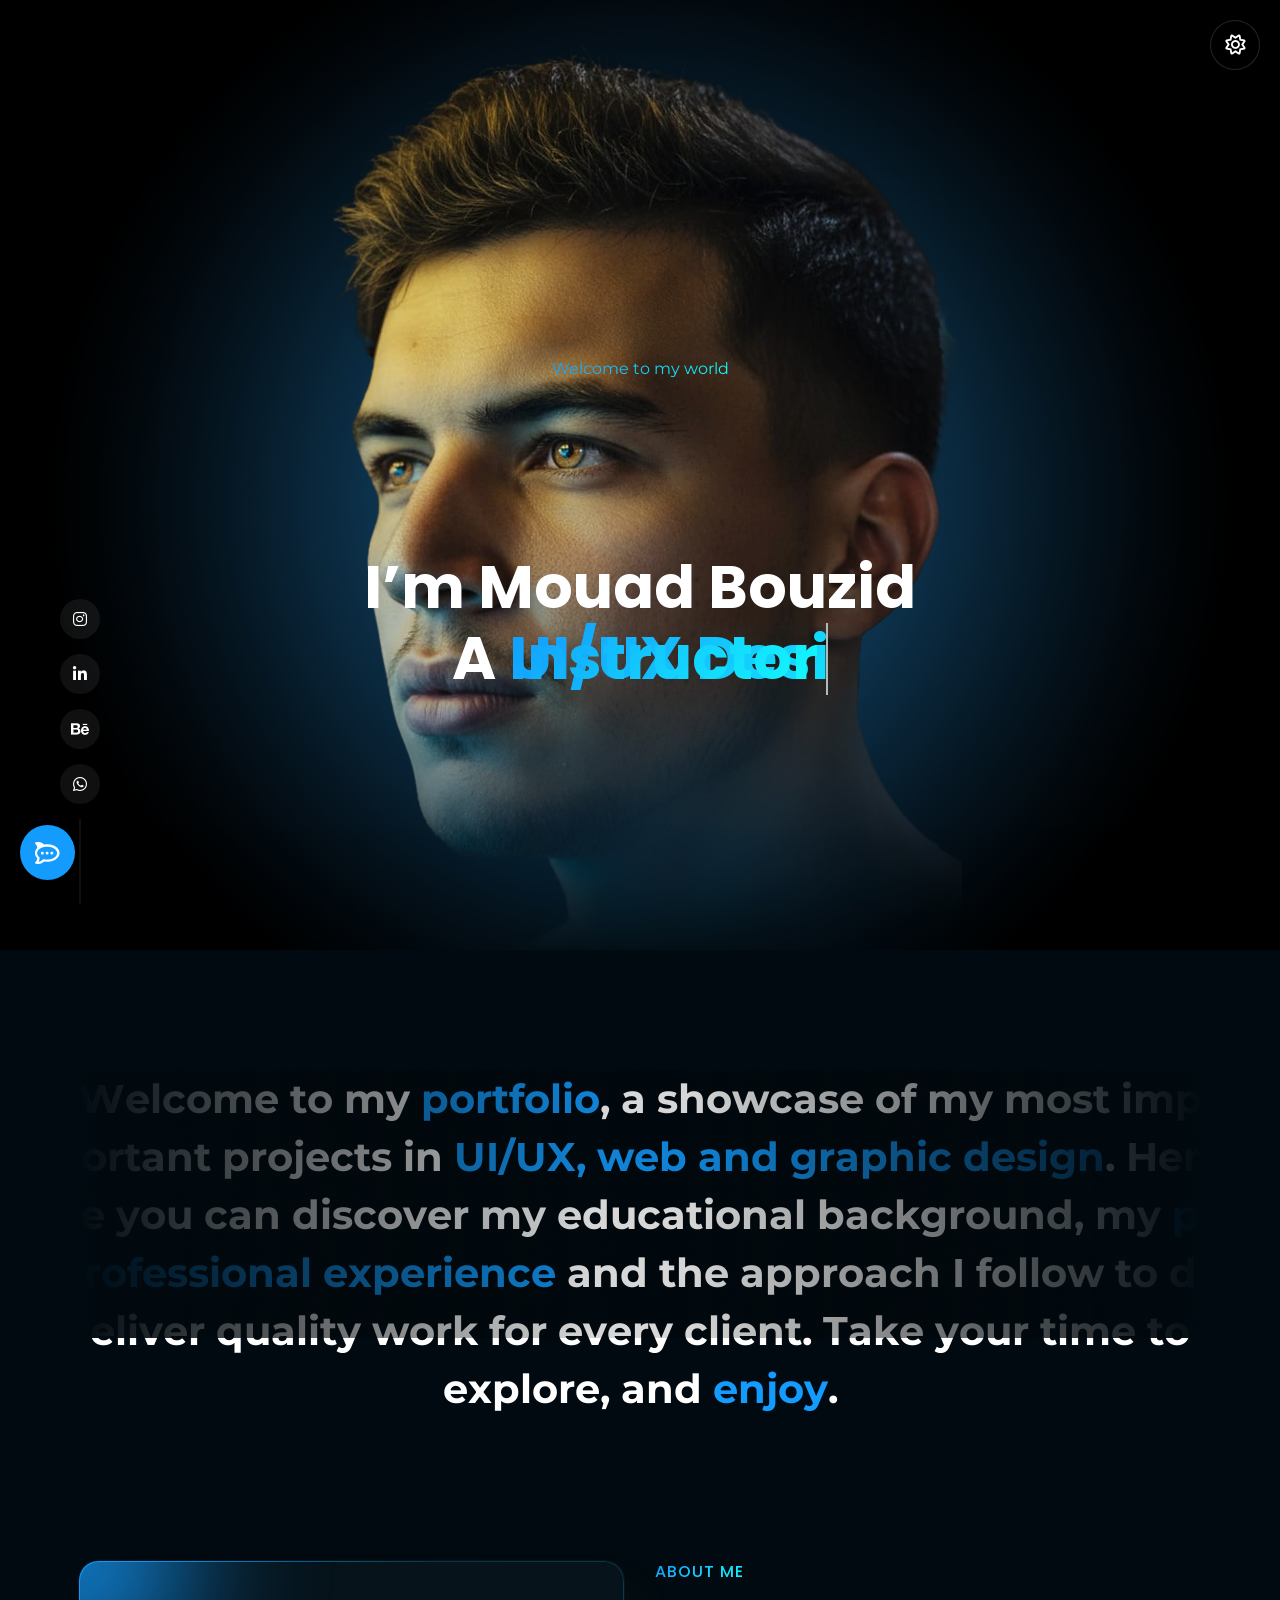
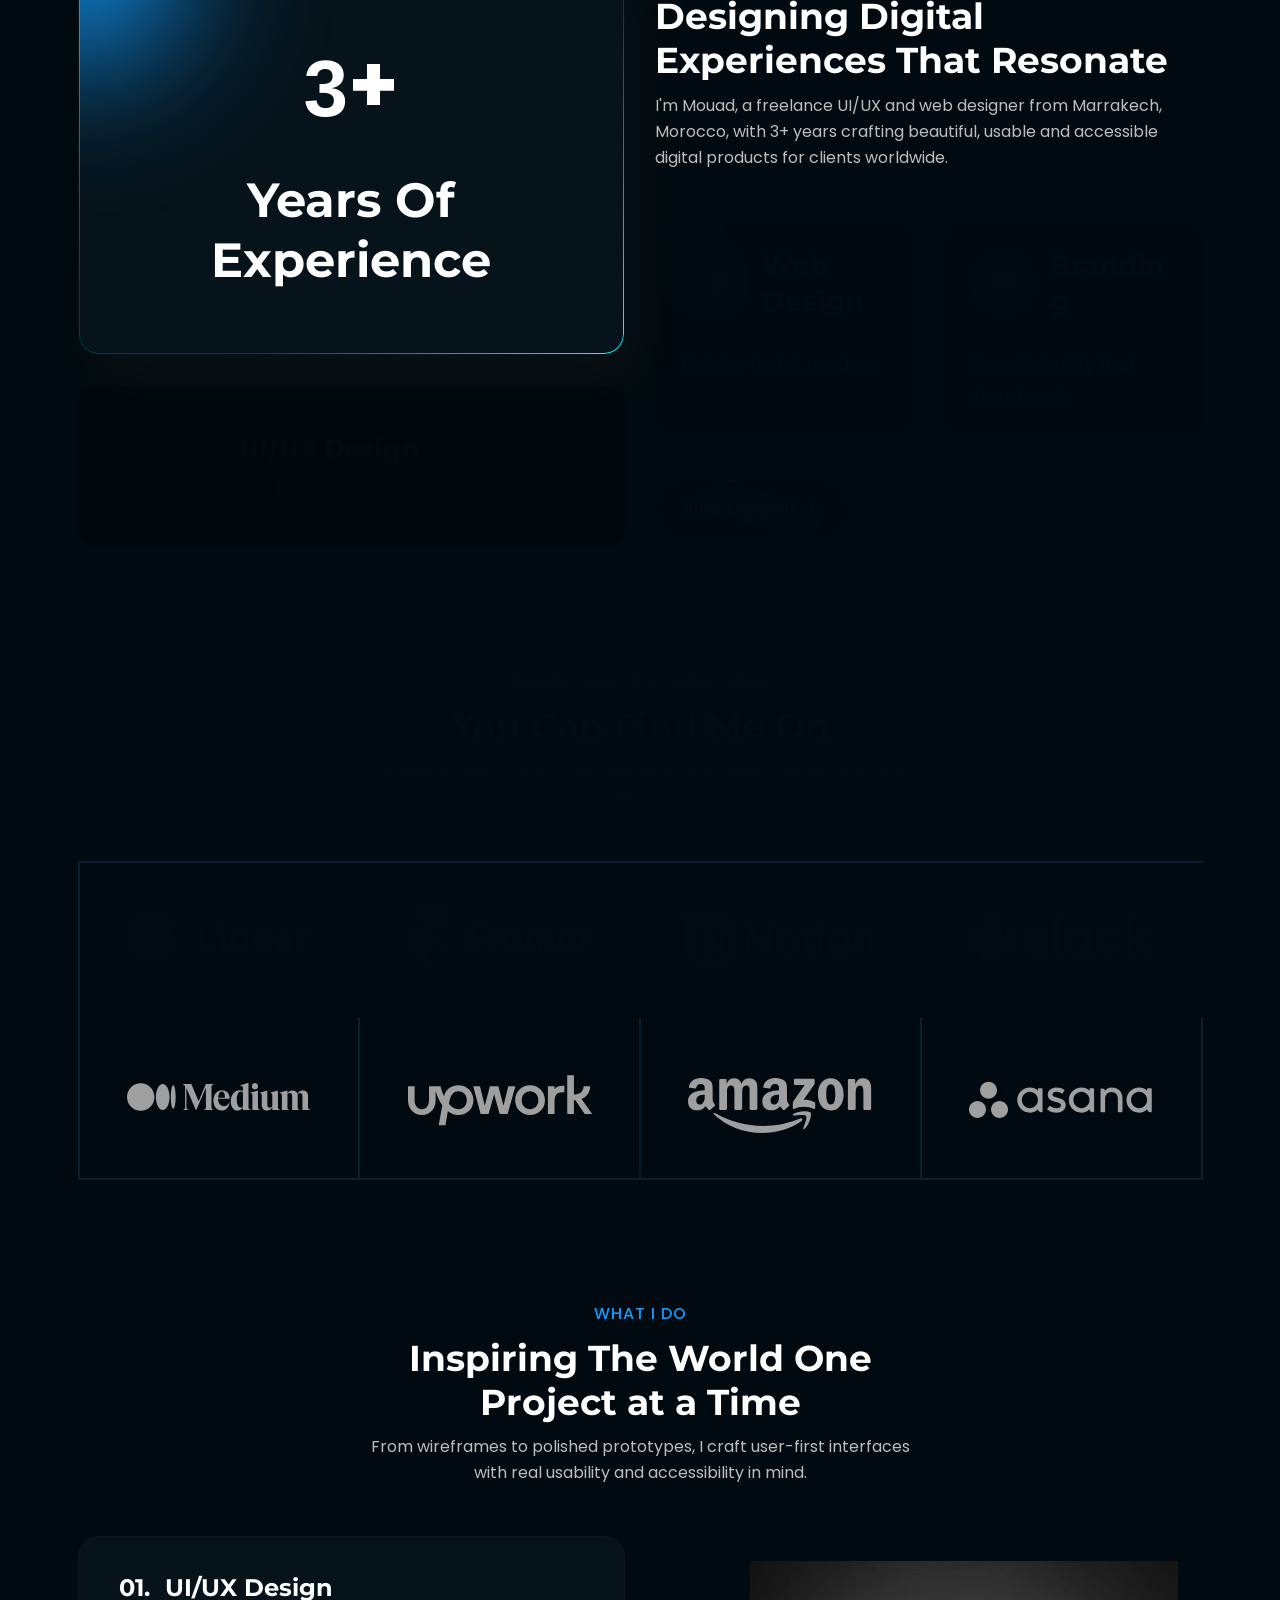
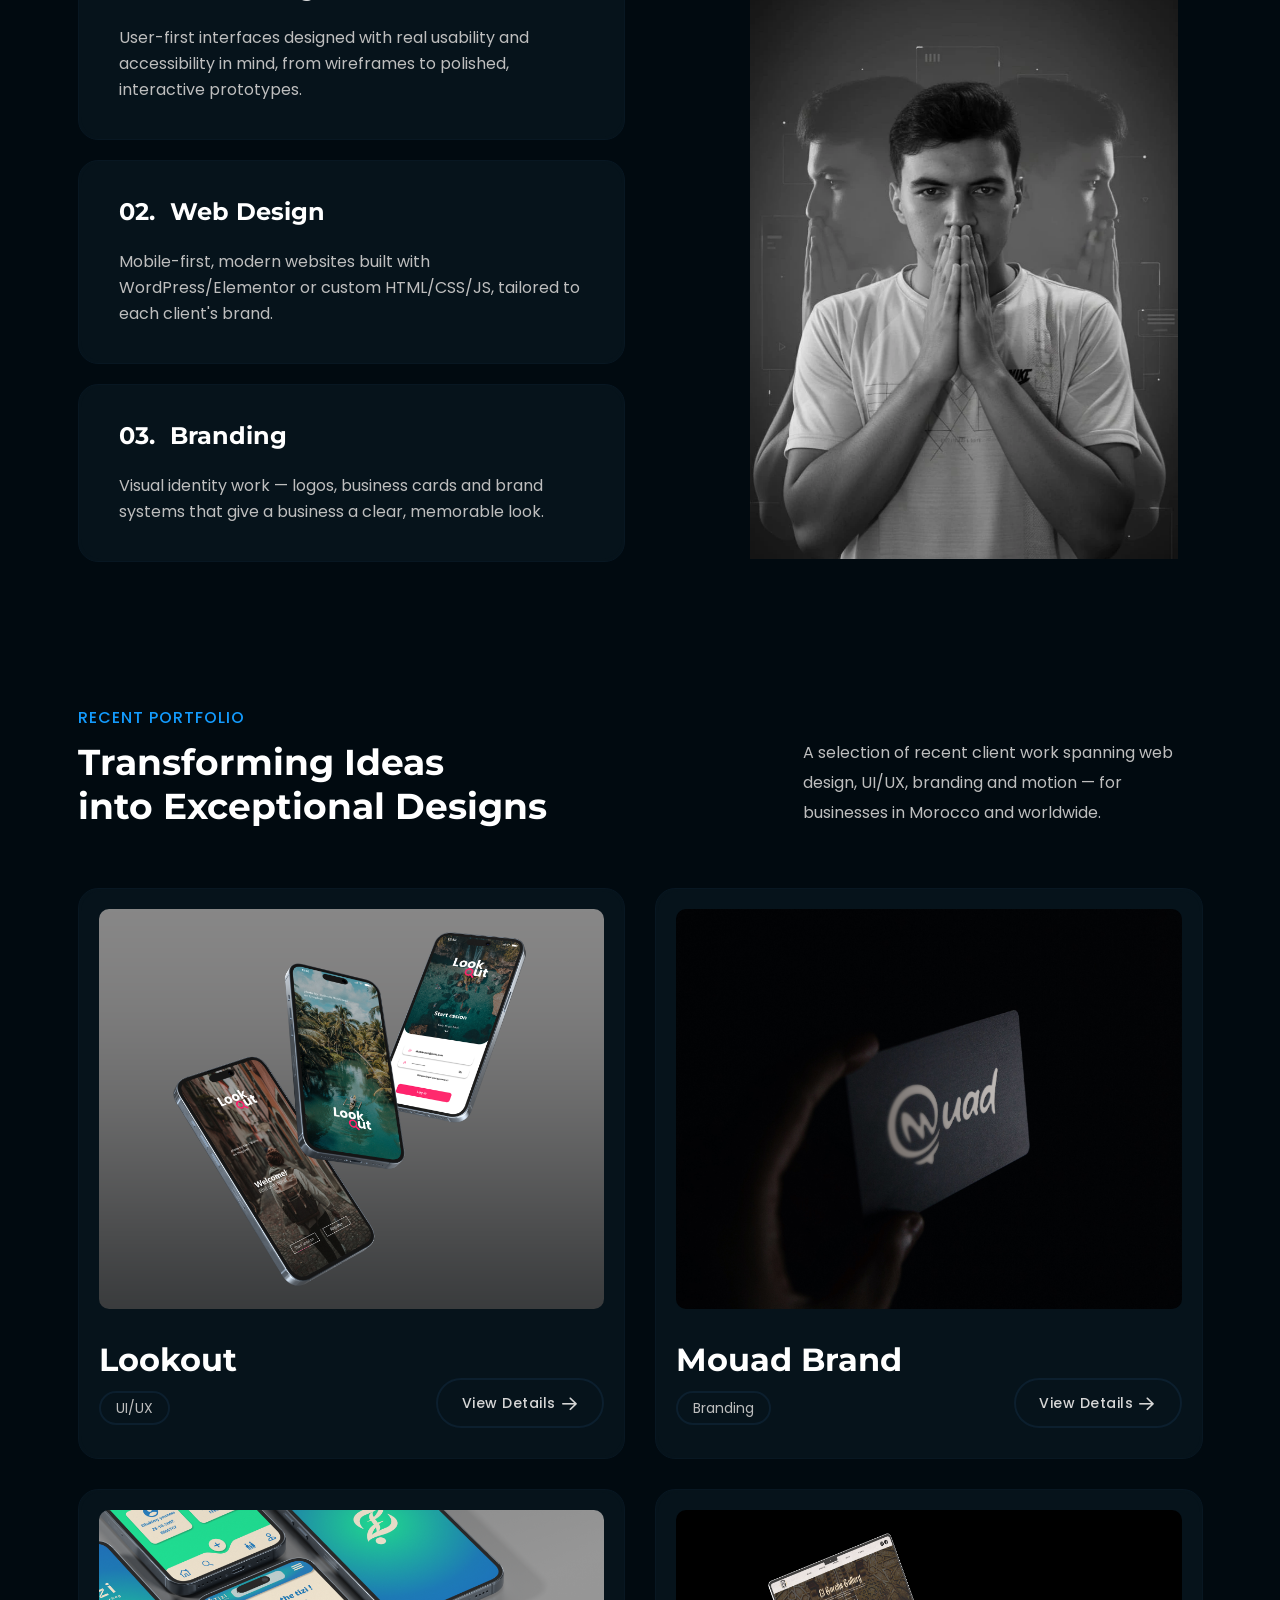
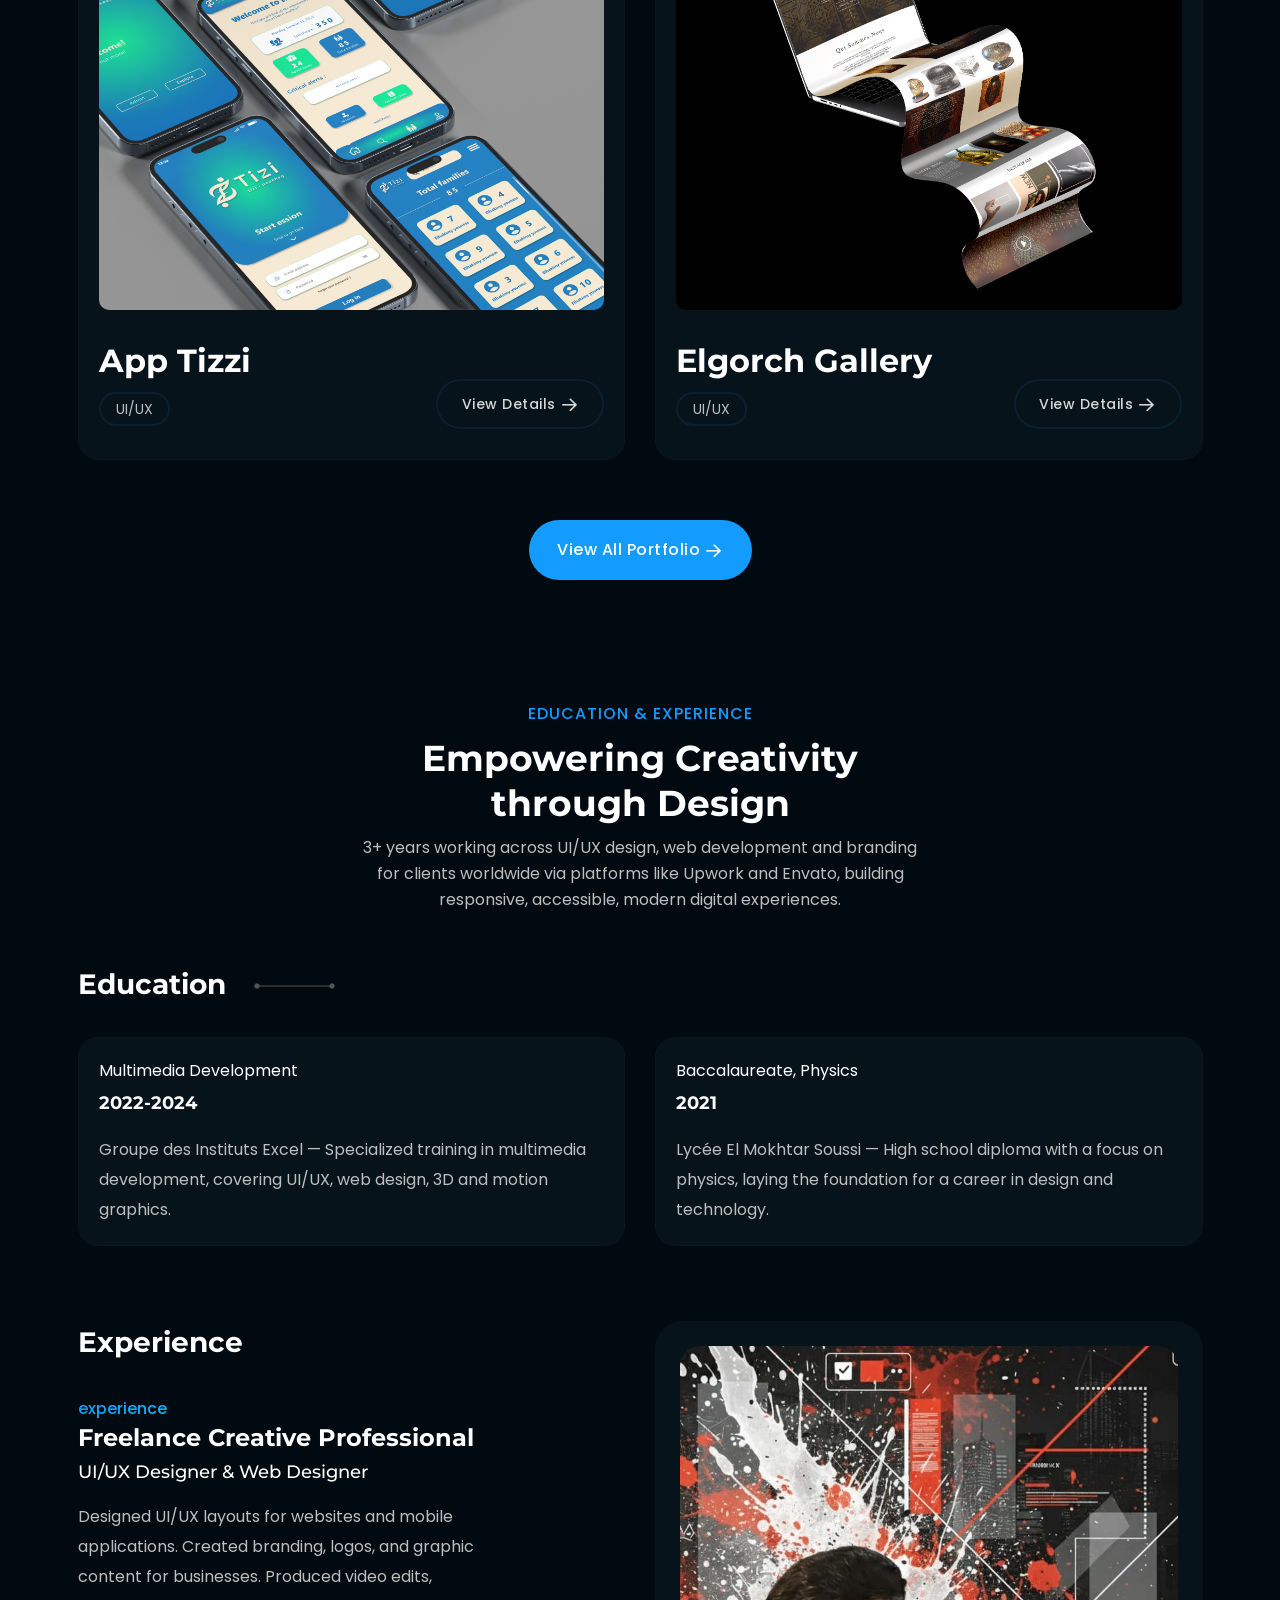
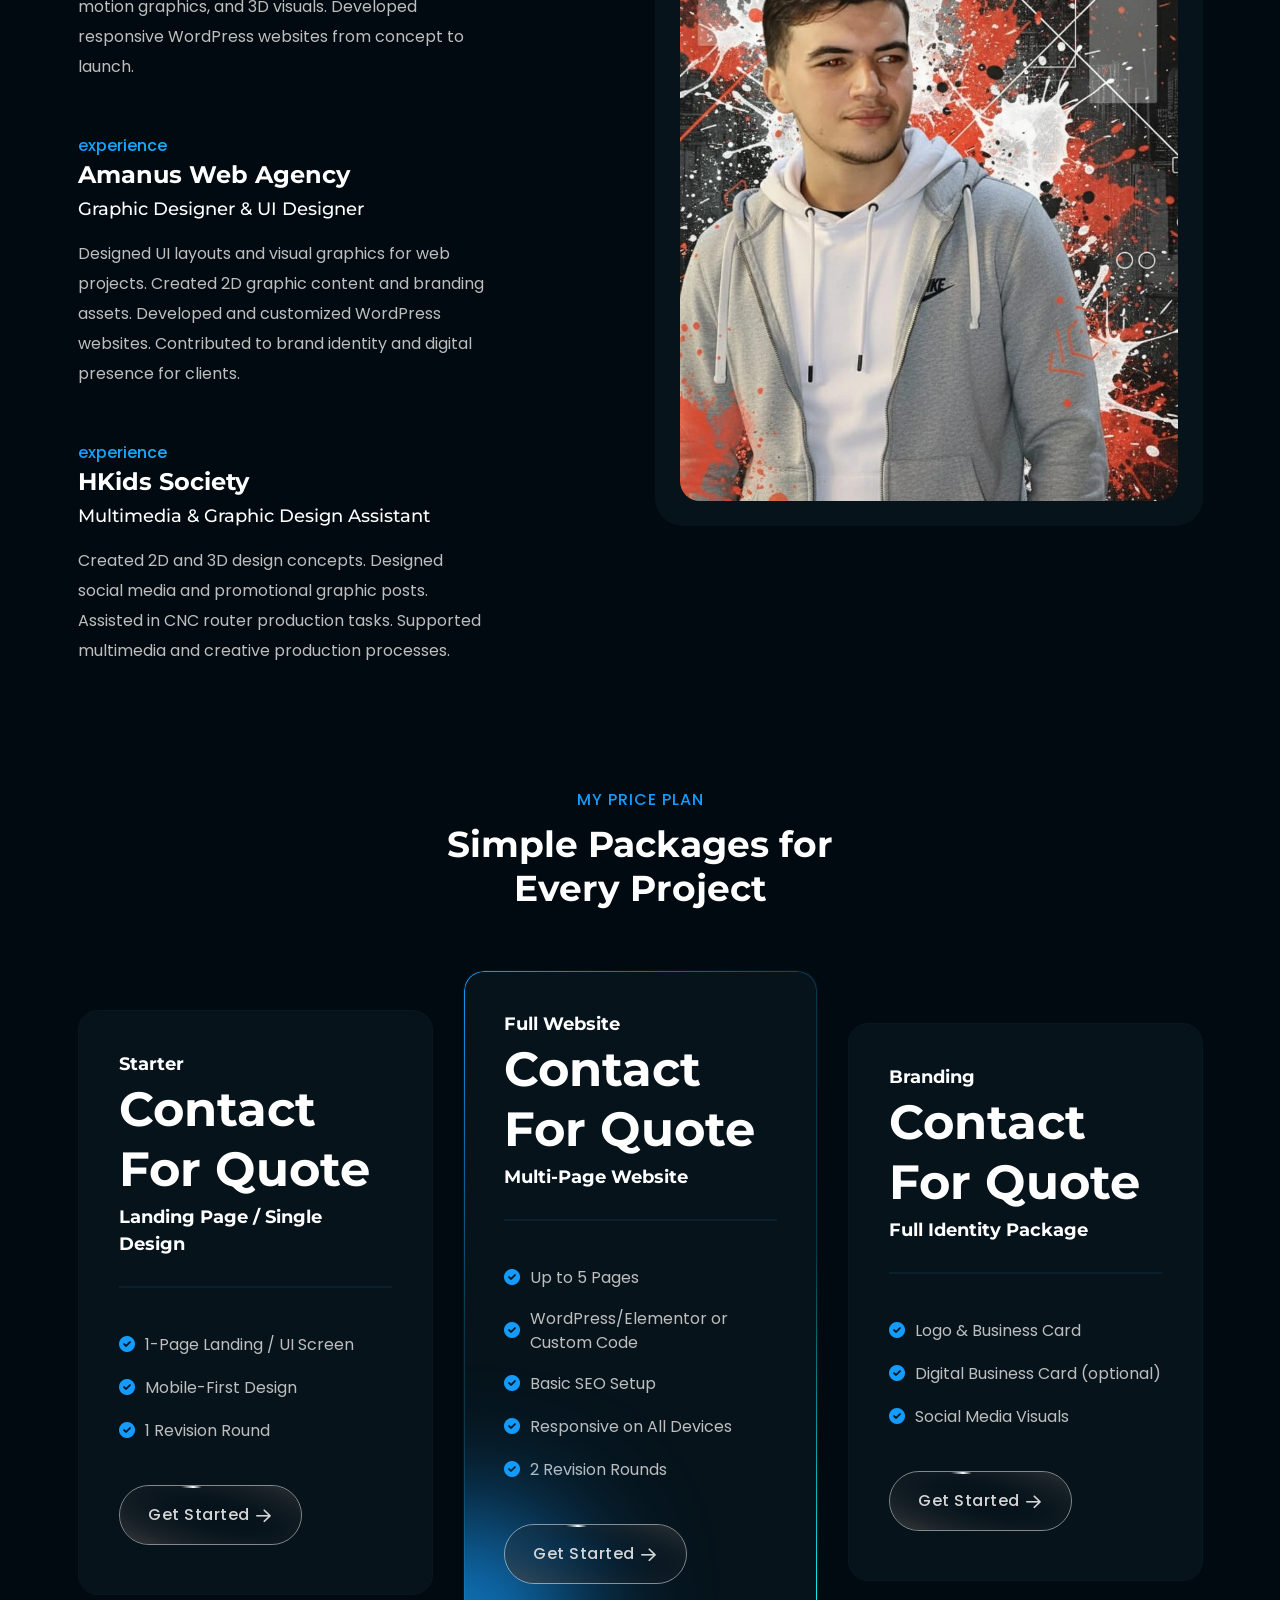
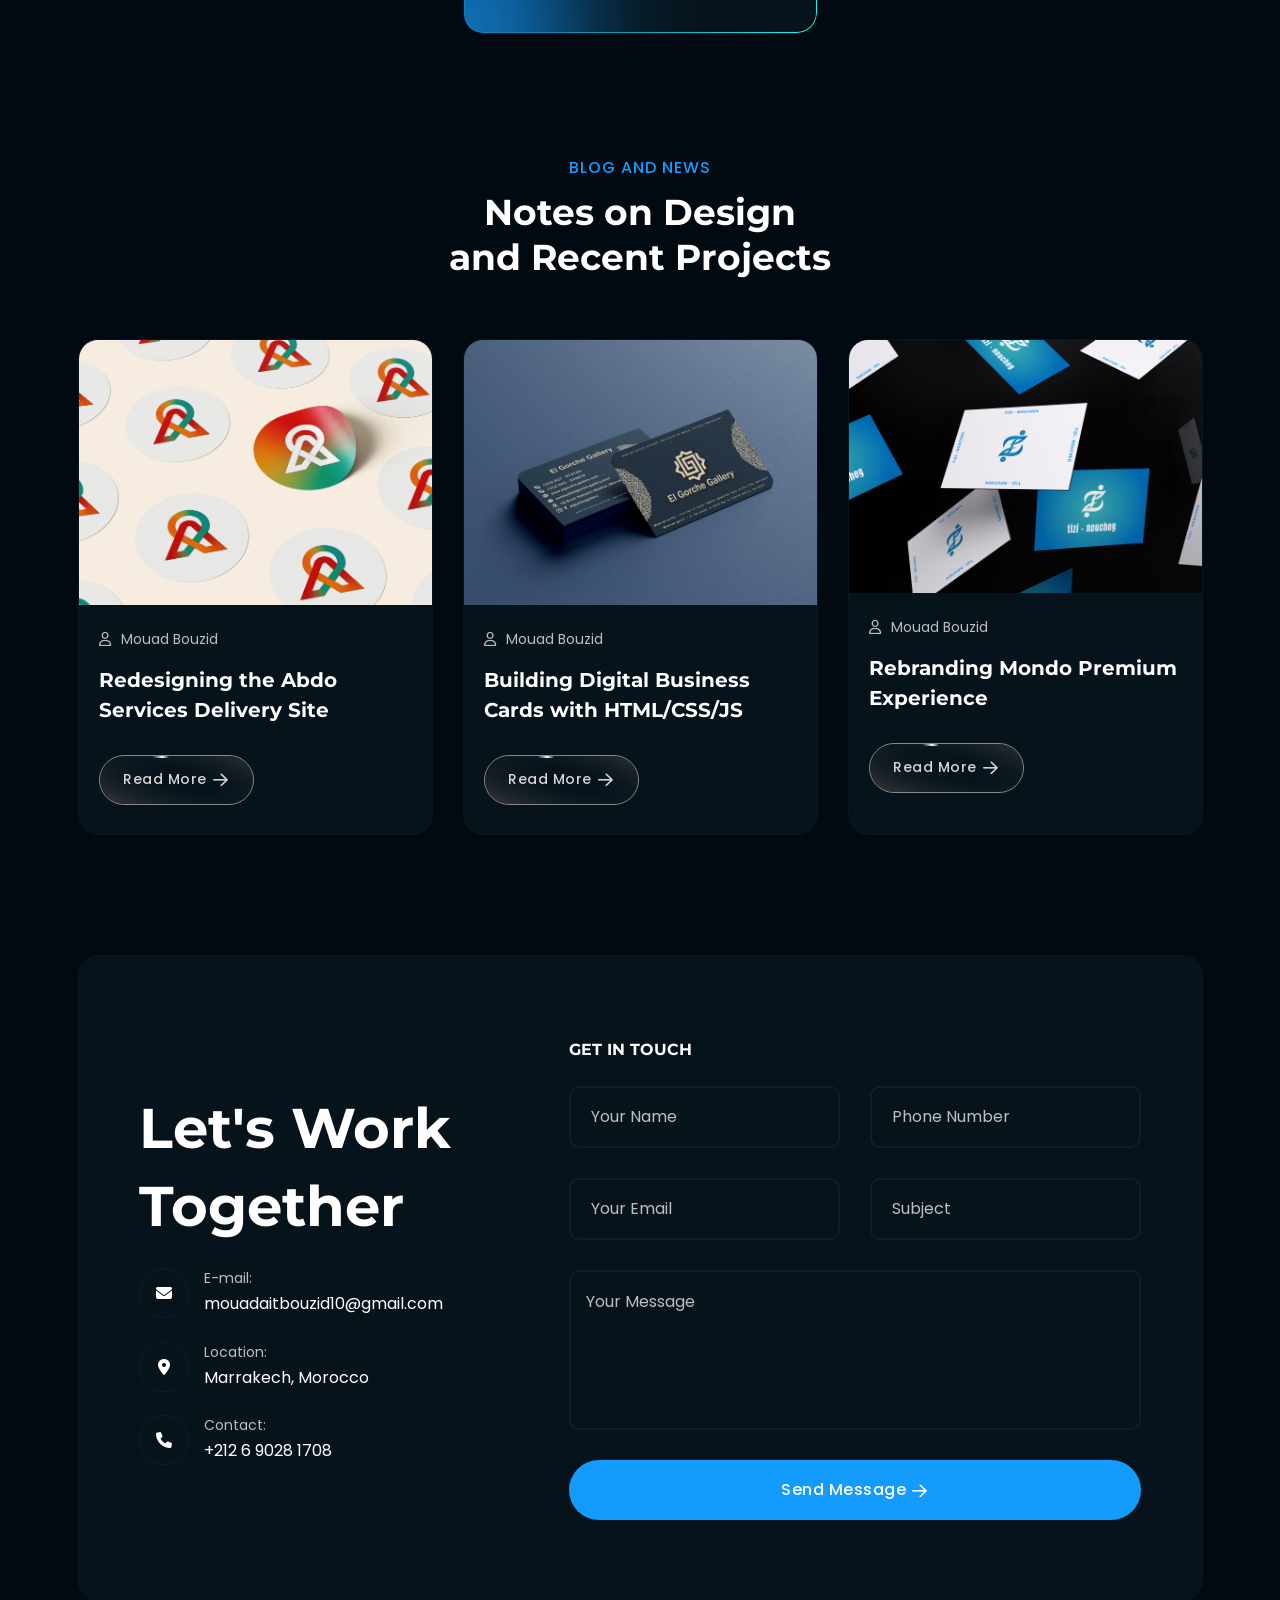
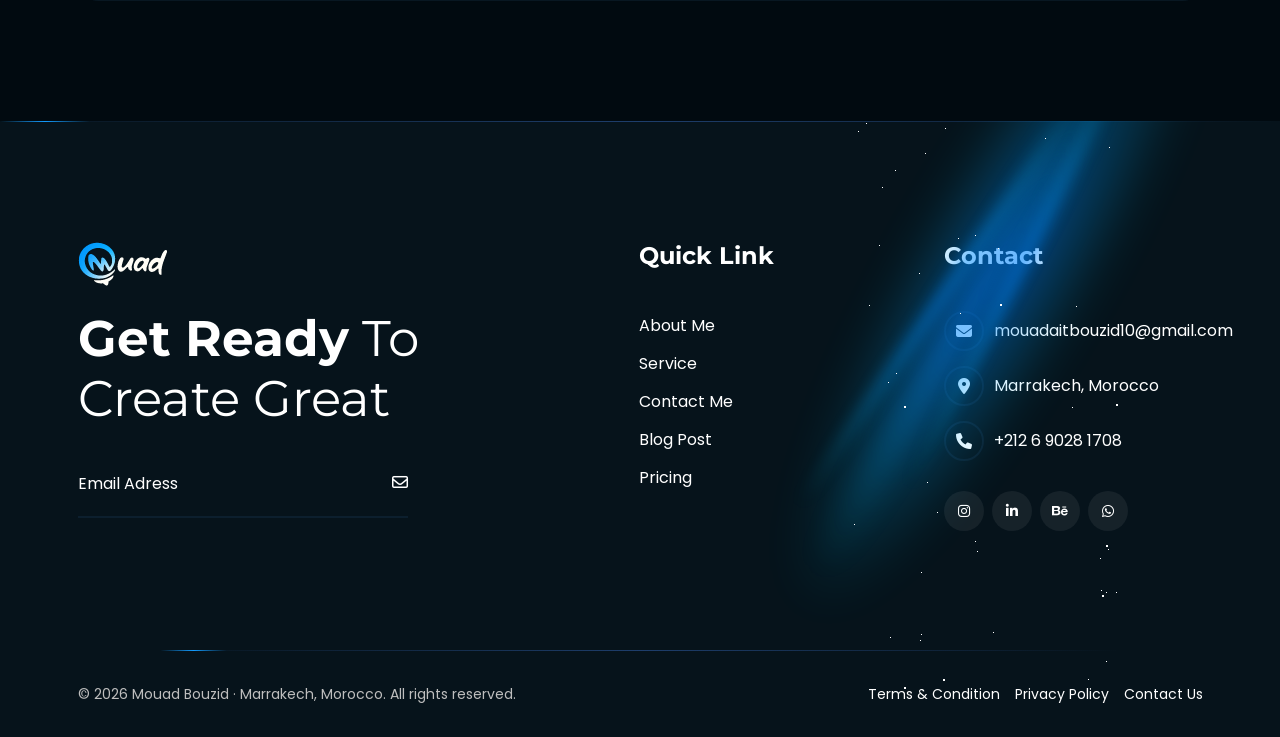
==== commit 686185e2: "2eme version 2 eme version" ====
--- a/index-15.html
+++ b/index-15.html
@@ -265,12 +265,19 @@
     <div class="about-content-area">
         <div class="container tmp-section-gapTop">
             <div class="text-para-doc-wrap">
-                <h2 class="text-para-documents tmp-title-split-2 tmp-scroll-trigger tmp-fade-in inv-title-animation-wrap animation-order-1">A personal
+                <!-- <h2 class="text-para-documents tmp-title-split-2 tmp-scroll-trigger tmp-fade-in inv-title-animation-wrap animation-order-1">A personal
                     <span>portfolio</span> is a collection of your work, that is a
                     go achievements, and skills that highlights <span>web design</span> in your is abilities and
                     professional growth. It serves as A personal to a portfolio in <span>since 2022</span> a collection
                     of
                     your work
+                </h2> -->
+
+                <h2 class="text-para-documents tmp-title-split-2 tmp-scroll-trigger tmp-fade-in inv-title-animation-wrap animation-order-1">
+                    Welcome to my <span>portfolio</span>, a showcase of my most important projects in
+                    <span>UI/UX, web and graphic design</span>. Here you can discover my educational background,
+                    my <span>professional experience</span> and the approach I follow to deliver quality work
+                    for every client. Take your time to explore, and <span>enjoy</span>.
                 </h2>
                 <div class="right-bg-text-para">
                     <img src="assets/images/banner/right-bg-text-para-doc.png" alt="">
